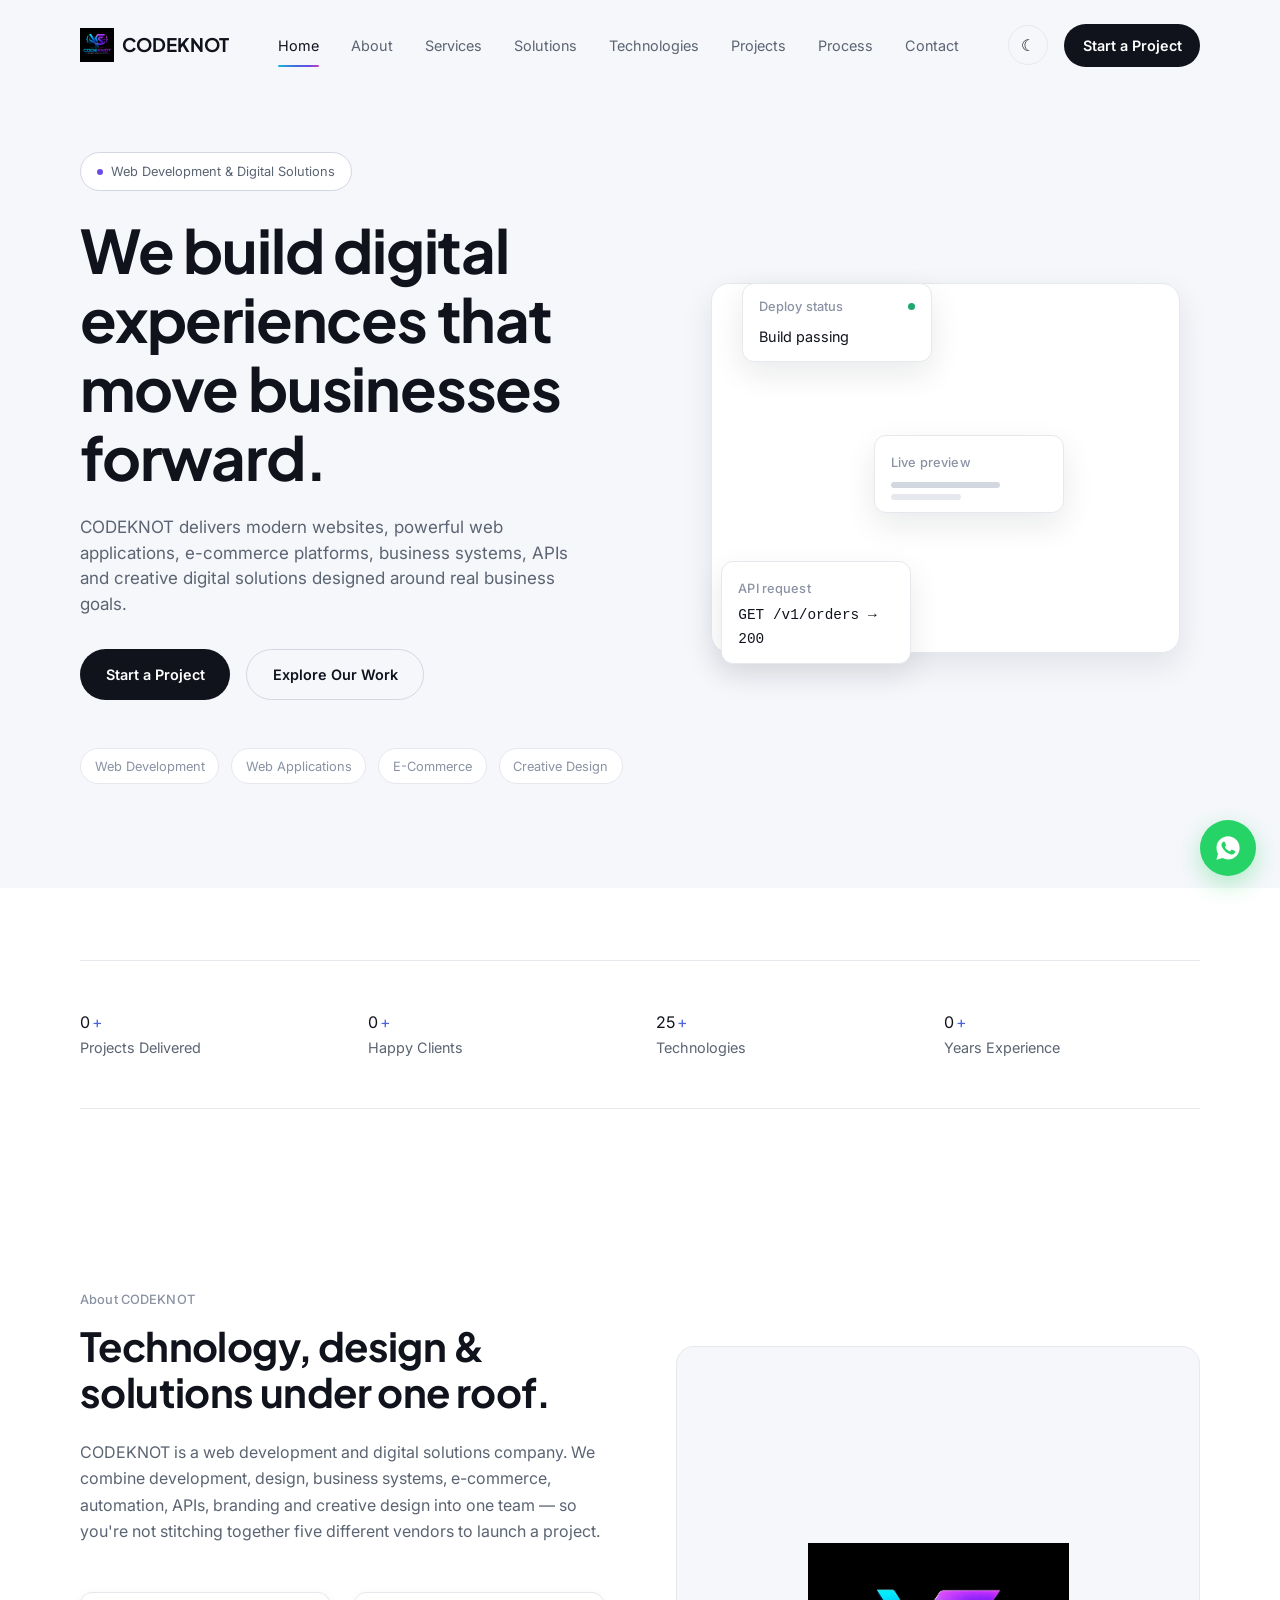
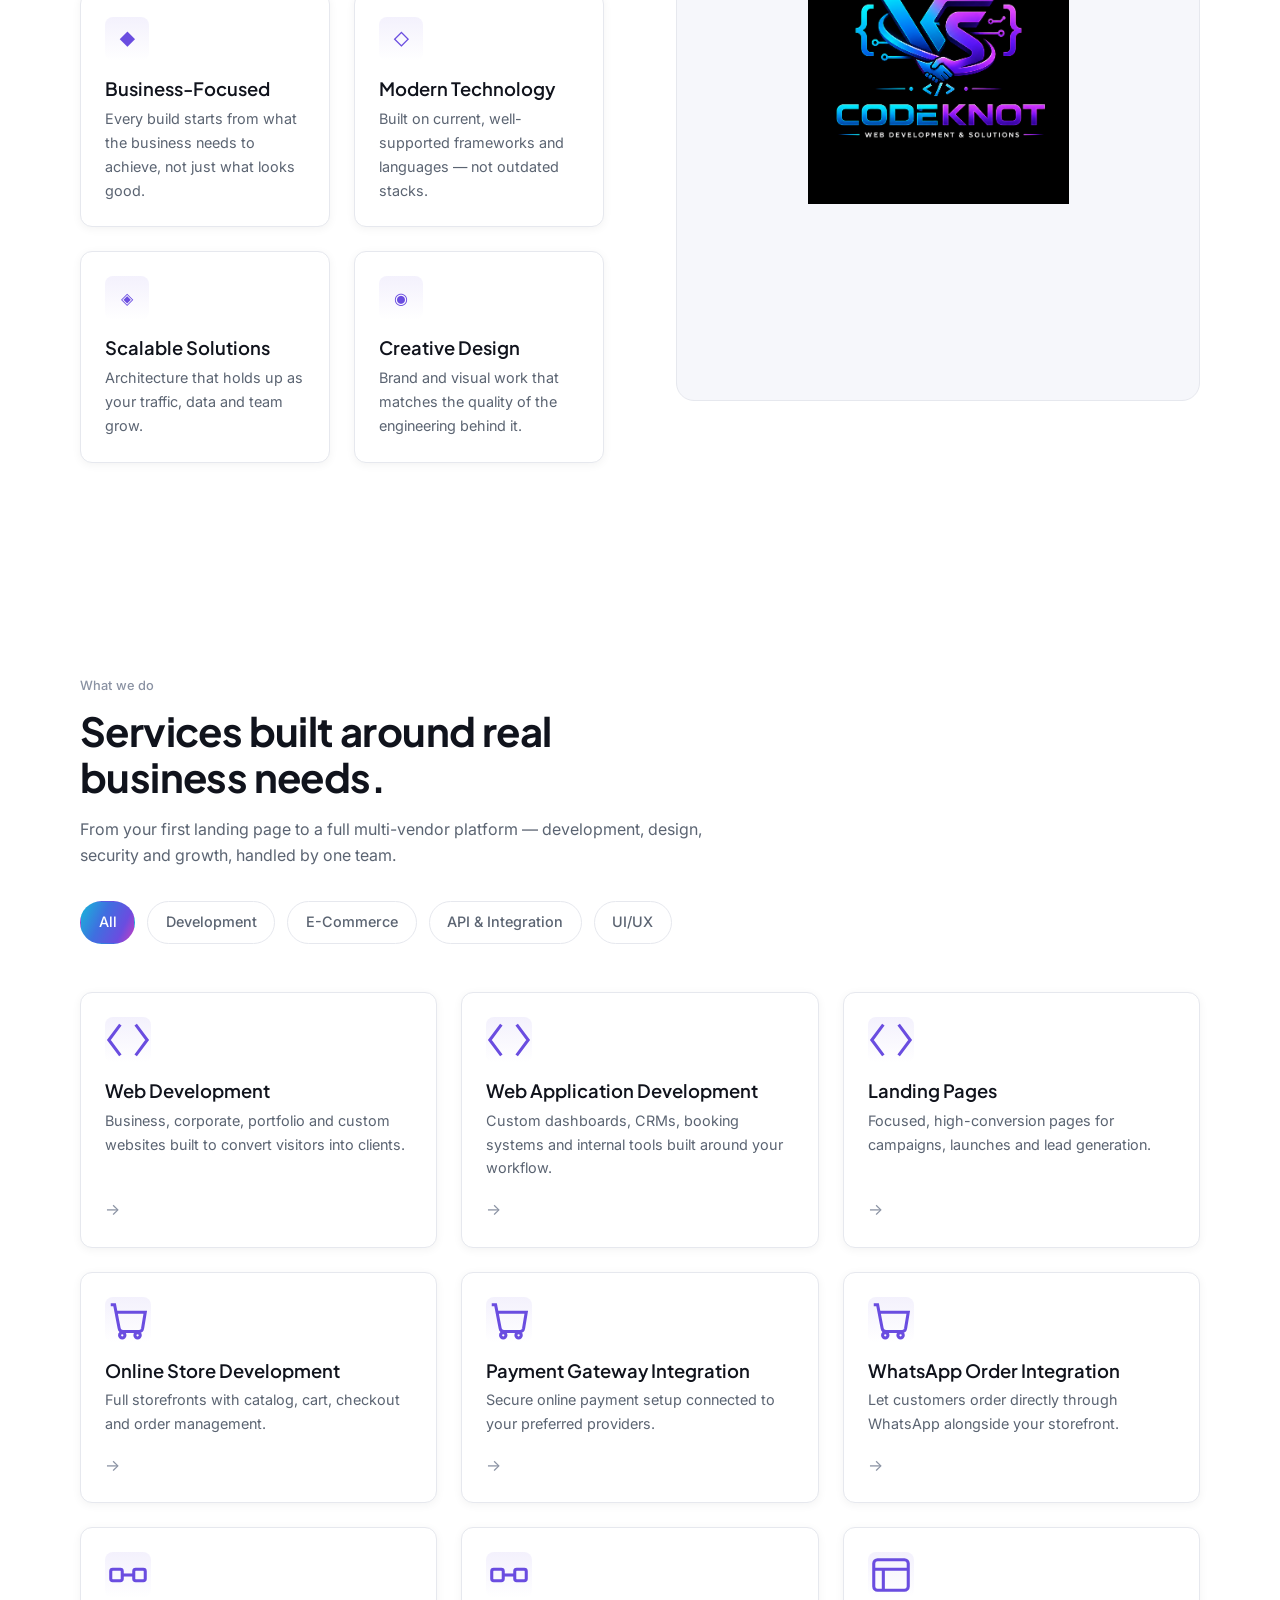
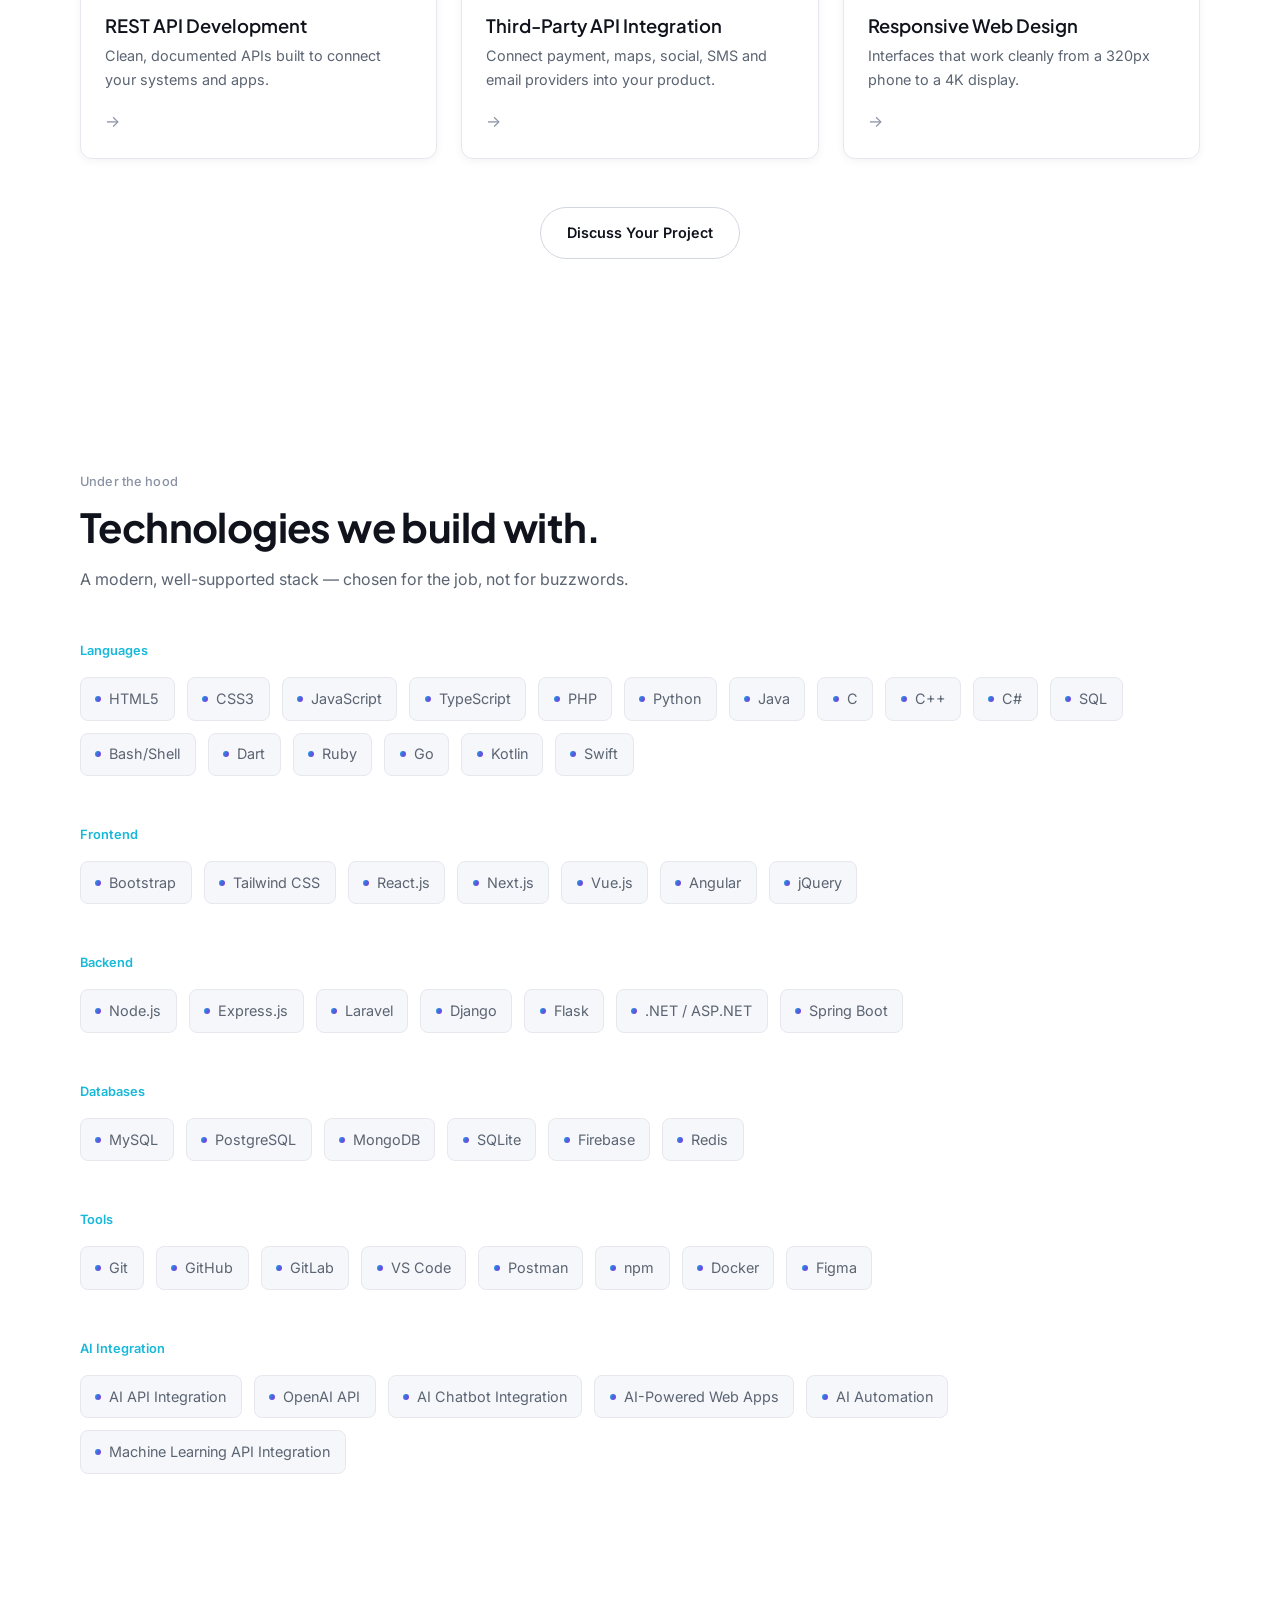
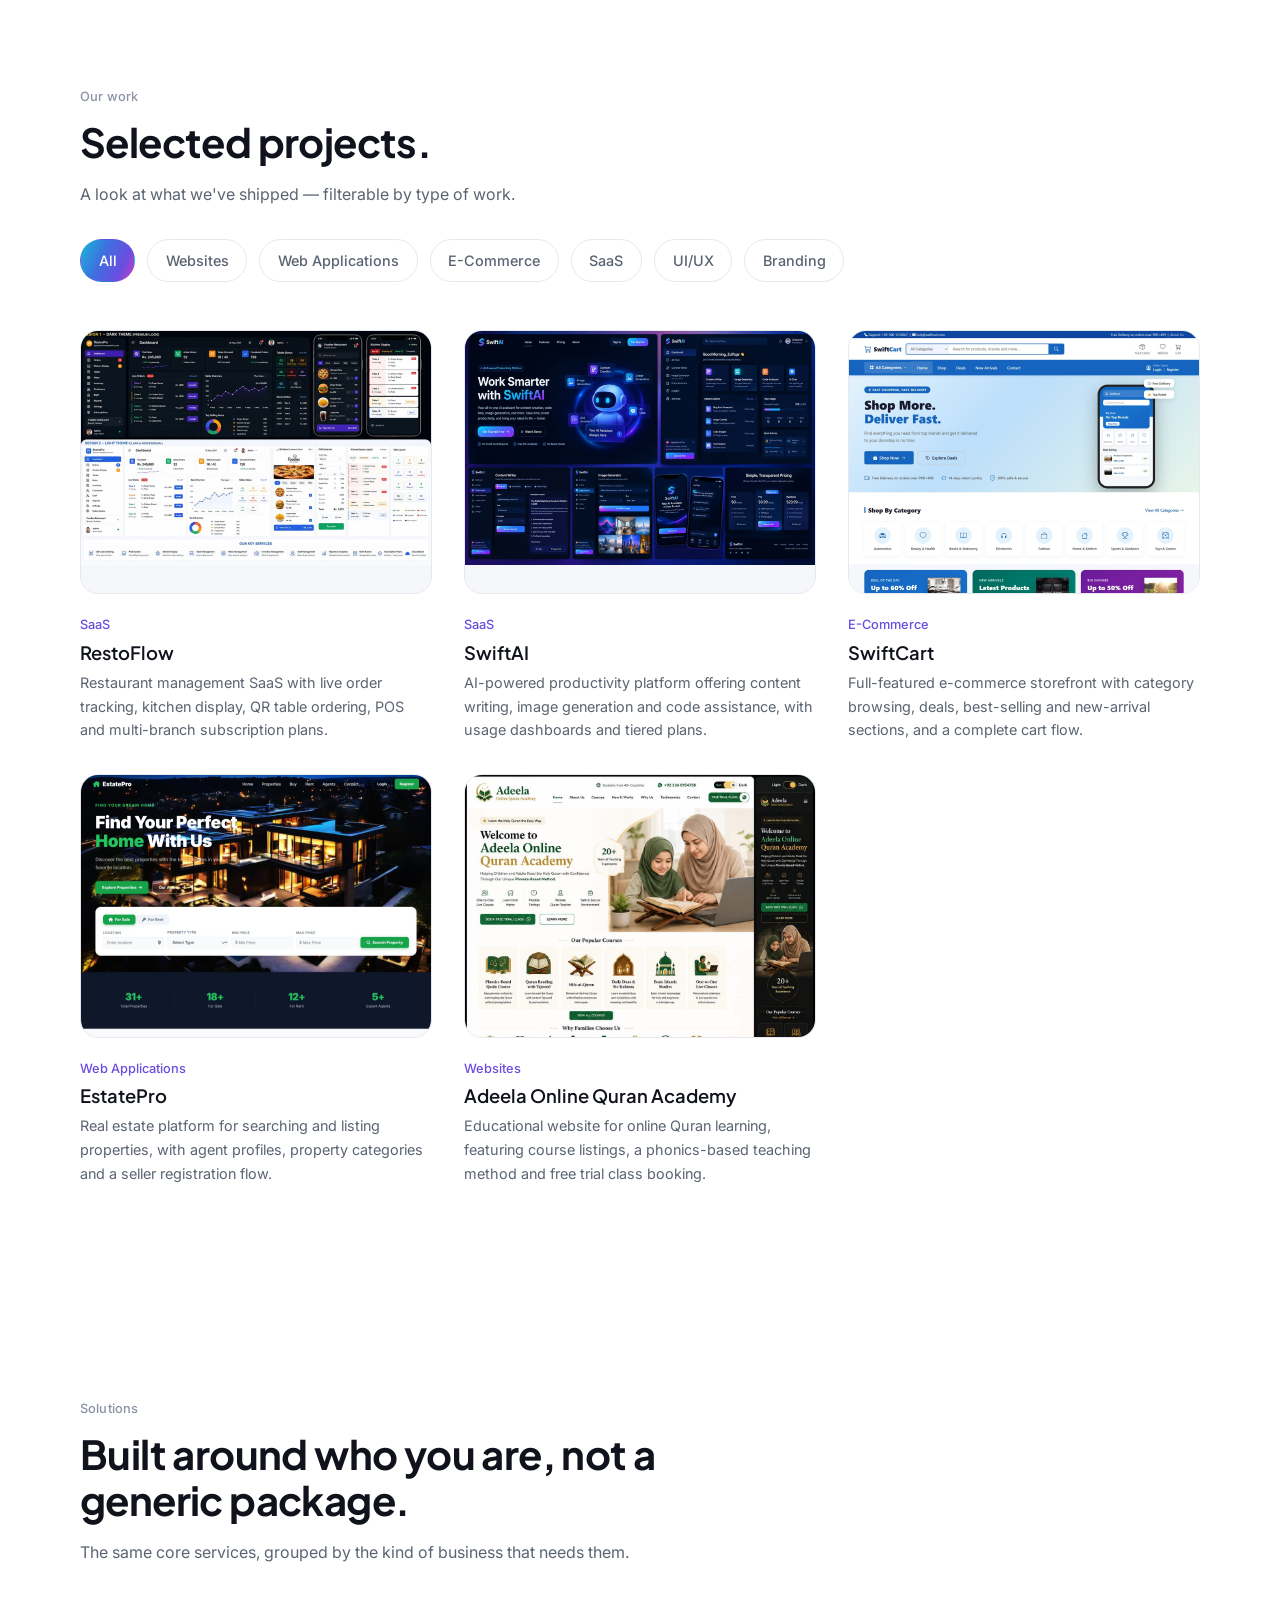
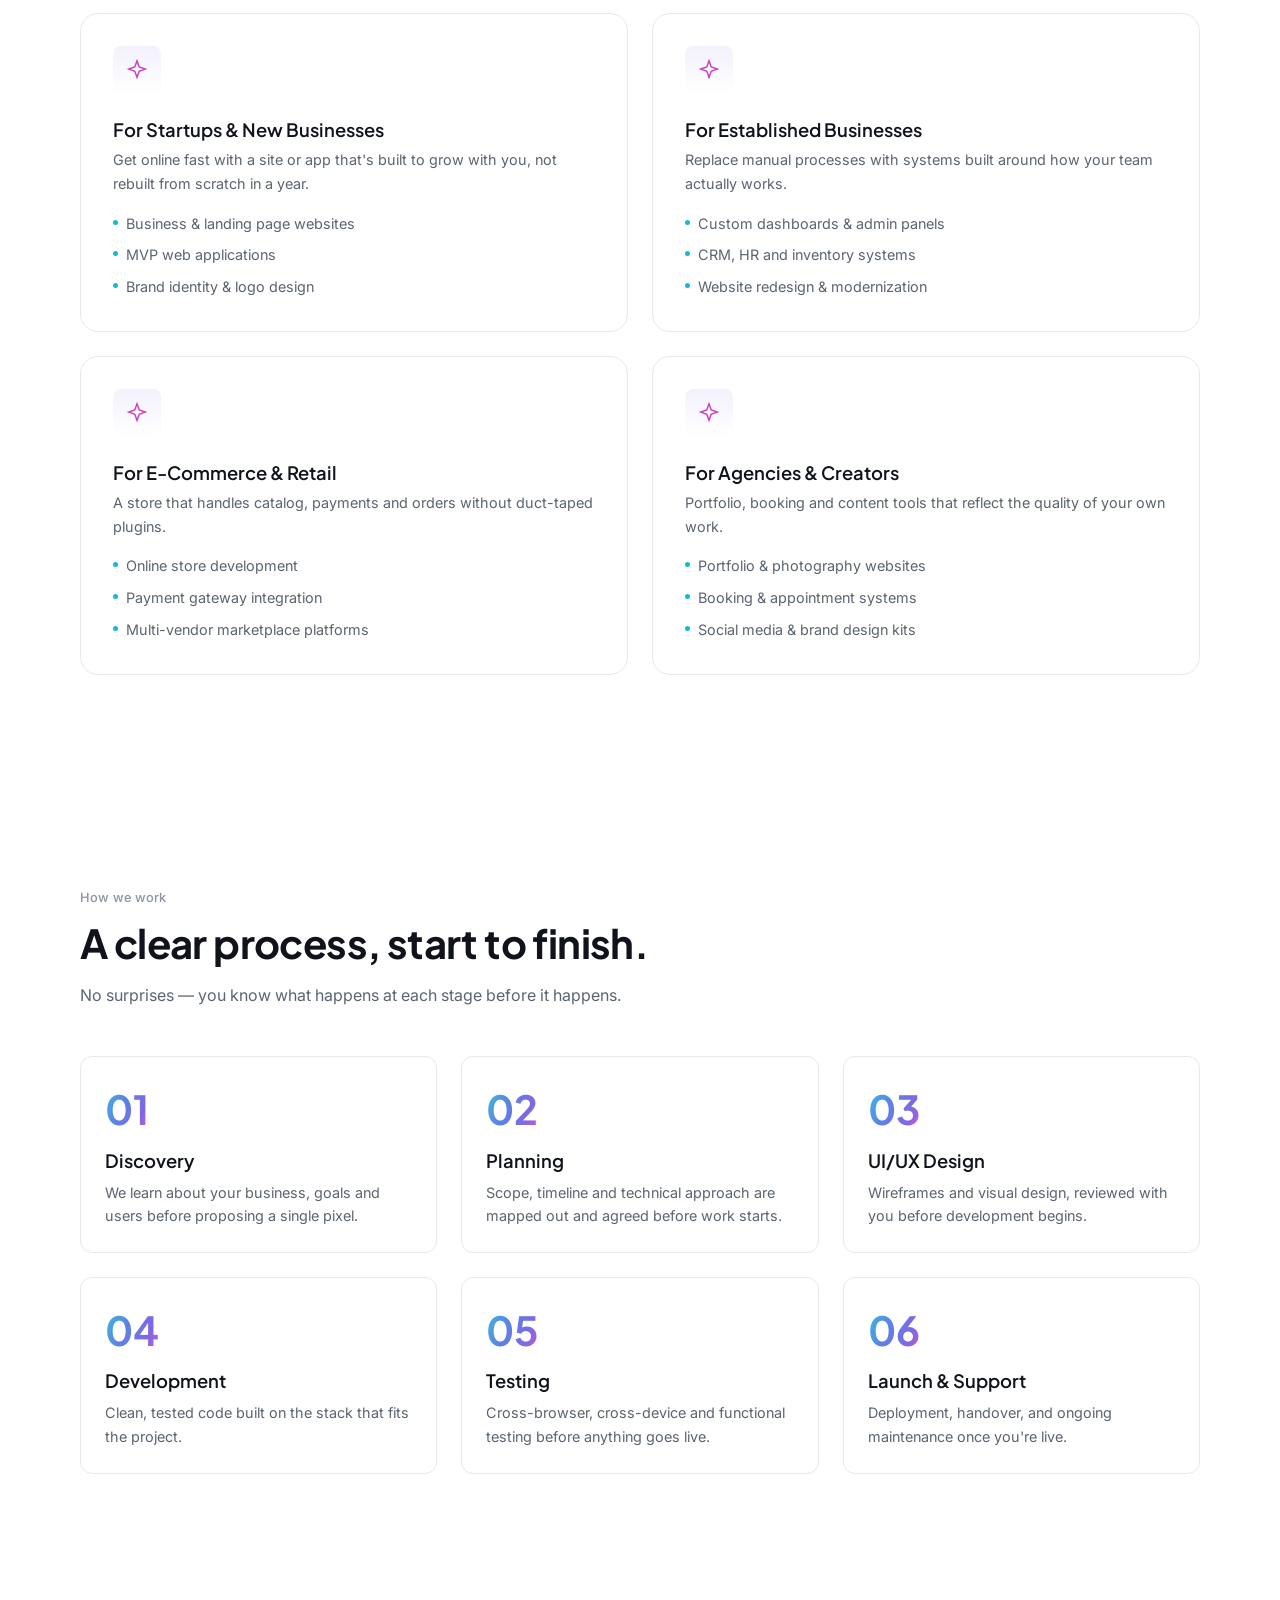
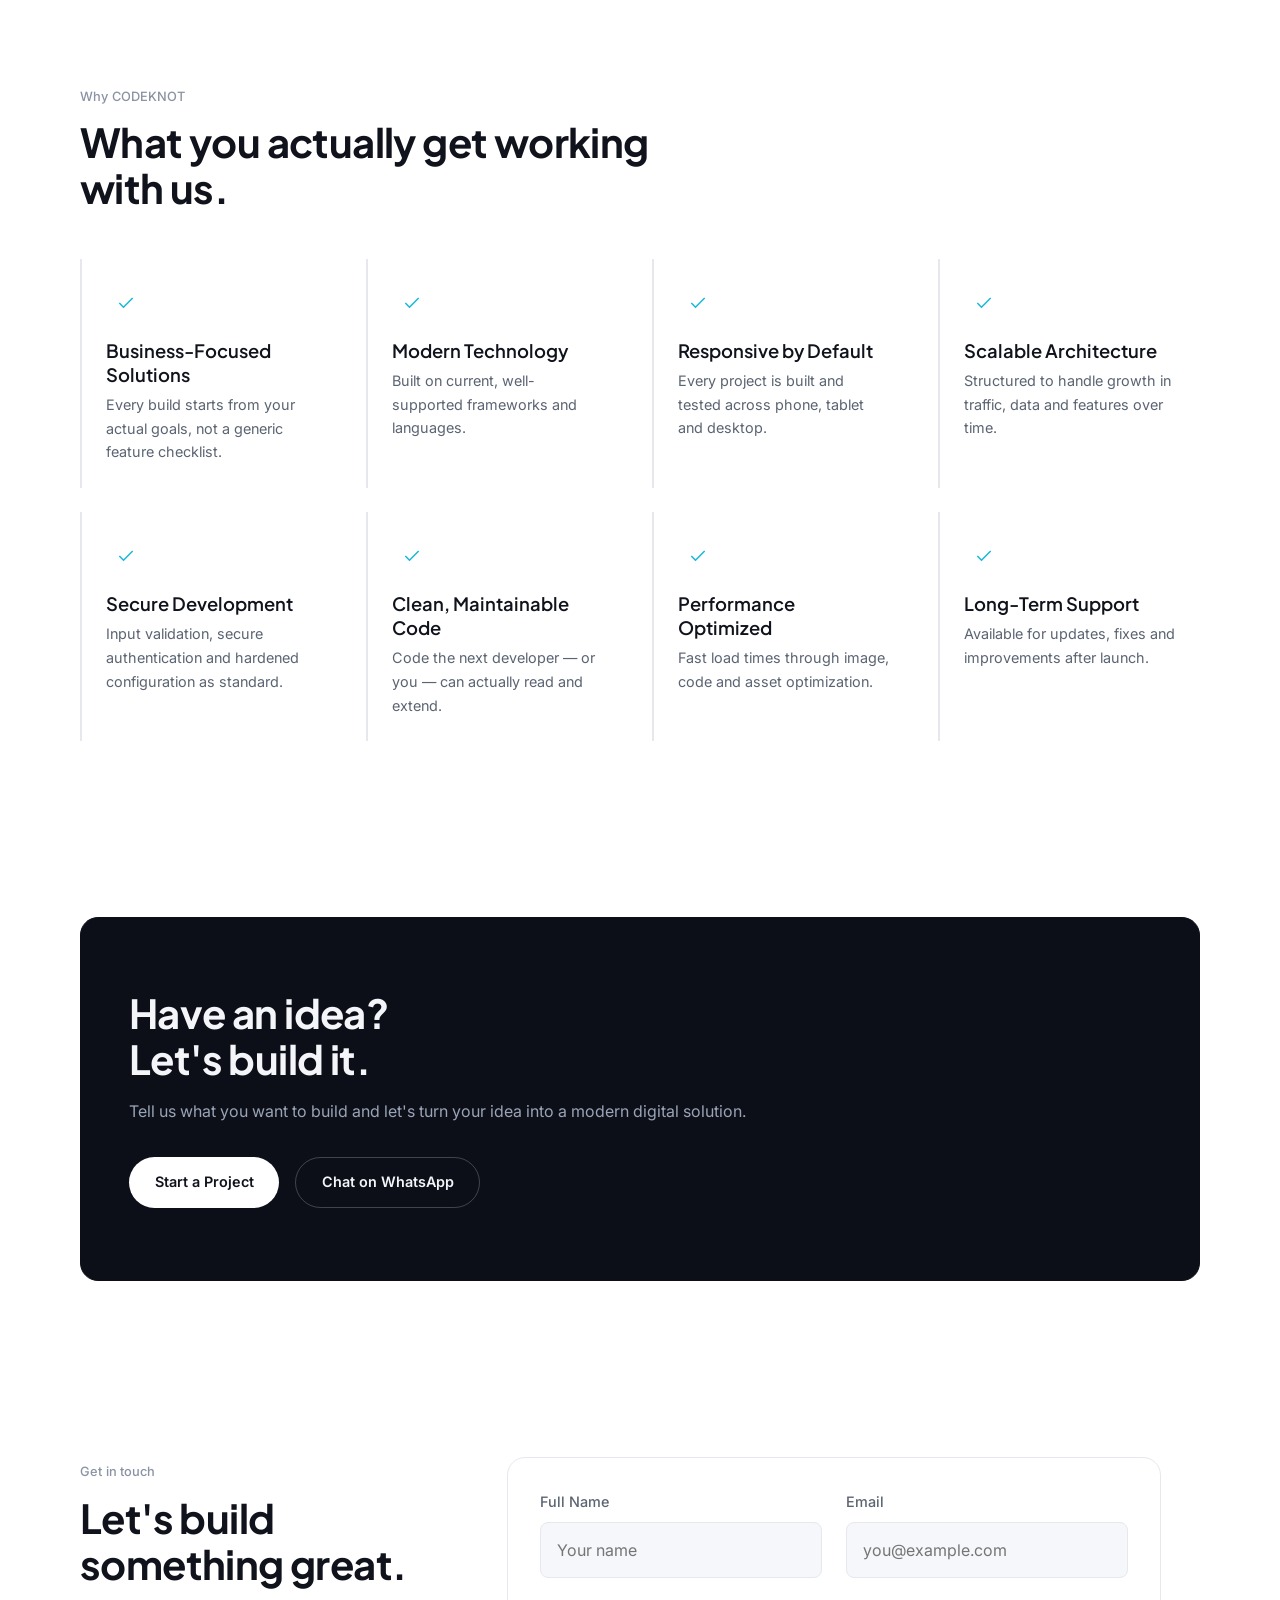
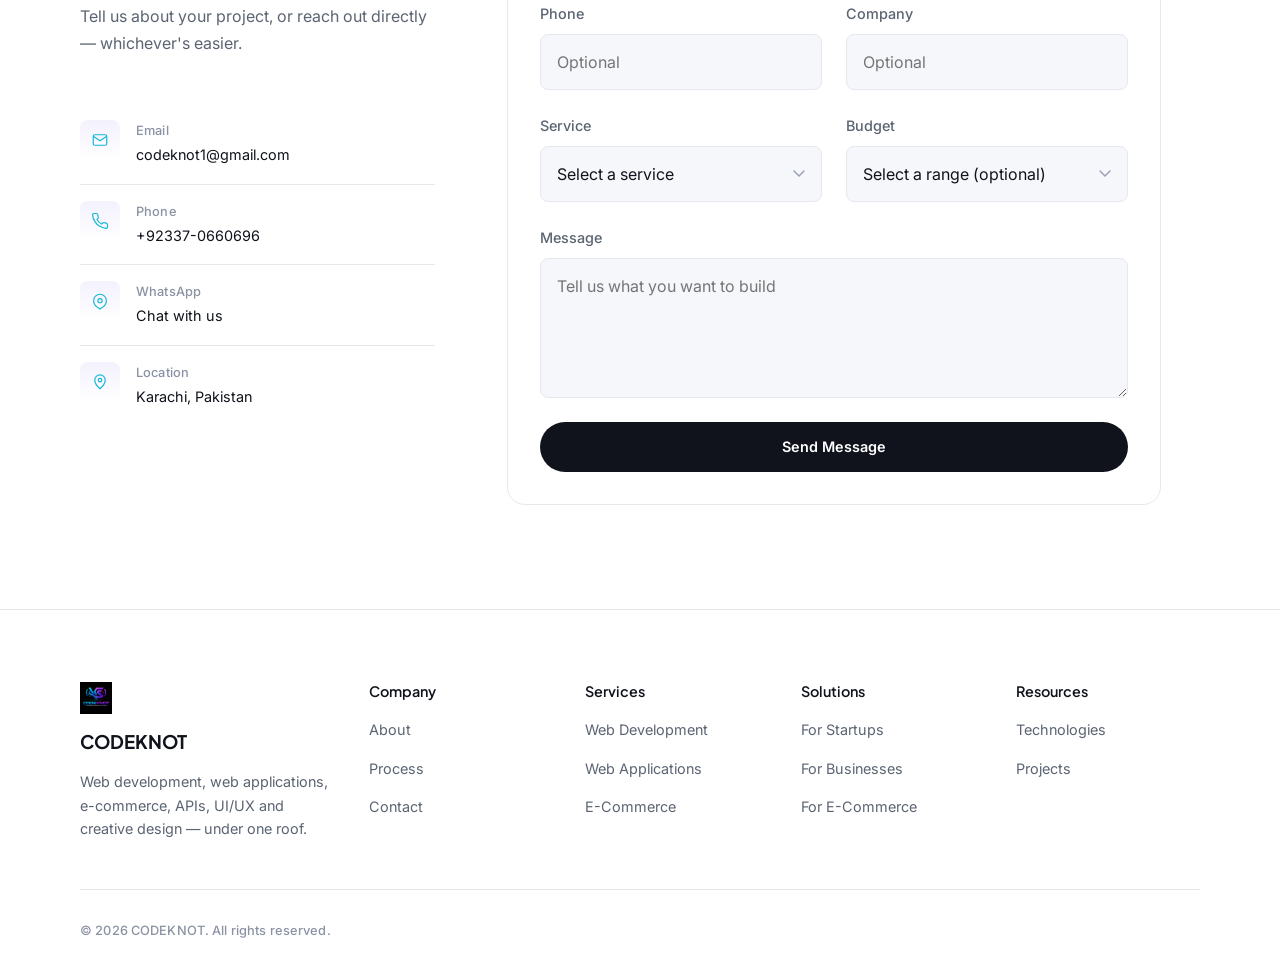
==== index.html @ b1cfb75c "new file" ====
<!DOCTYPE html>
<html lang="en">

<head>
  <meta charset="UTF-8">
  <meta name="viewport" content="width=device-width, initial-scale=1.0">
  <title>CODEKNOT — Web Development & Digital Solutions</title>
  <meta name="description"
    content="CODEKNOT builds modern websites, web applications, e-commerce platforms, APIs and creative digital solutions designed around real business goals.">

  <!-- Open Graph -->
  <meta property="og:title" content="CODEKNOT — Web Development & Digital Solutions">
  <meta property="og:description"
    content="Modern websites, web applications, e-commerce platforms, APIs and creative digital solutions.">
  <meta property="og:type" content="website">
  <meta property="og:image" content="assets/images/logo/codeknot-logo.png">

  <!-- Twitter -->
  <meta name="twitter:card" content="summary_large_image">
  <meta name="twitter:title" content="CODEKNOT — Web Development & Digital Solutions">
  <meta name="twitter:description"
    content="Modern websites, web applications, e-commerce platforms, APIs and creative digital solutions.">

  <link rel="icon" href="assets/images/logo/codeknot-logo.png">
  <link rel="preconnect" href="https://fonts.googleapis.com">
  <link rel="preconnect" href="https://fonts.gstatic.com" crossorigin>
  <link
    href="https://fonts.googleapis.com/css2?family=Inter:wght@400;500;600;700&family=Plus+Jakarta+Sans:wght@600;700;800&display=swap"
    rel="stylesheet">
  <link rel="stylesheet" href="assets/css/main.css">
  <link rel="stylesheet" href="assets/css/mobile-fixes.css">

  <!-- Inline fixes moved from inline styles -->
  <style>
    .mb-lg {
      margin-bottom: var(--space-lg);
    }

    .form-error-banner {
      margin-bottom: var(--space-lg);
    }

    .sr-only-focusable {
      position: absolute;
      left: -9999px;
      top: 0;
      z-index: 1000;
    }

    .mobile-cta-center {
      margin-top: var(--space-lg);
      text-align: center;
    }

    .stats-note {
      margin-top: var(--space-md);
    }

    .hero-float-status {
      width: 7px;
      height: 7px;
      border-radius: 50%;
      background: var(--success);
      display: inline-block;
    }

    .hero-float-text {
      color: var(--text-primary);
    }

    .hero-float-card--deploy {
      top: 6%;
      left: 10%;
    }

    .hero-float-card--preview {
      top: 42%;
      left: 36%;
      animation-delay: -2s;
    }

    .hero-float-card--api {
      top: 72%;
      left: 6%;
      animation-delay: -1s;
    }

    .hero-preview-line {
      margin-top: 8px;
      height: 6px;
      width: 70%;
      border-radius: 4px;
      background: var(--border-color-hover);
    }

    .hero-preview-line-short {
      margin-top: 6px;
      height: 6px;
      width: 45%;
      border-radius: 4px;
      background: var(--border-color);
    }

    .hero-api-text {
      color: var(--text-primary);
      margin-top: 4px;
      font-family: monospace;
    }

    .about-heading {
      margin-top: var(--space-sm);
    }

    .about-intro {
      margin-top: var(--space-lg);
    }

    .about-feature-copy {
      margin-top: 6px;
    }

    .about-visual img {
      width: 50%;
      position: relative;
    }
  </style>

  <script type="application/ld+json">
{
  "@context": "https://schema.org",
  "@type": "Organization",
  "name": "CODEKNOT",
  "description": "Web development and digital solutions company offering websites, web applications, e-commerce platforms, APIs, UI/UX and creative design services.",
  "image": "assets/images/logo/codeknot-logo.png"
}
</script>
</head>

<body>

  <a href="#main" class="sr-only-focusable">Skip to content</a>

  <!-- ============ NAVBAR ============ -->
  <header class="navbar" data-navbar>
    <div class="container navbar-inner">
      <a href="#" class="navbar-logo" aria-label="CODEKNOT home">
        <img src="assets/images/logo/codeknot-logo.png" alt="CODEKNOT logo">
        <h3>CODEKNOT</h3>
      </a>

      <nav class="navbar-links" aria-label="Primary navigation">
        <a href="#home" data-nav-link class="is-active">Home</a>
        <a href="#about" data-nav-link>About</a>
        <a href="#services" data-nav-link>Services</a>
        <a href="#solutions" data-nav-link>Solutions</a>
        <a href="#technologies" data-nav-link>Technologies</a>
        <a href="#projects" data-nav-link>Projects</a>
        <a href="#process" data-nav-link>Process</a>
        <a href="#contact" data-nav-link>Contact</a>
      </nav>

      <div class="navbar-actions">
        <button class="theme-toggle-btn" data-theme-toggle aria-label="Switch to light mode">☀</button>
        <a href="#contact" class="btn btn-primary btn-sm nav-cta-desktop">Start a Project</a>
        <button class="menu-toggle" data-menu-toggle aria-label="Open menu" aria-expanded="false">
          <span></span><span></span><span></span>
        </button>
      </div>
    </div>
  </header>

  <!-- ============ MOBILE MENU ============ -->
  <nav class="mobile-menu" data-mobile-menu aria-label="Mobile navigation">
    <a href="#" class="mobile-menu-close" data-mobile-menu-close aria-label="Close menu">&times;</a>
    <a href="#home">Home</a>
    <a href="#about">About</a>
    <a href="#services">Services</a>
    <a href="#solutions">Solutions</a>
    <a href="#technologies">Technologies</a>
    <a href="#projects">Projects</a>
    <a href="#process">Process</a>
    <a href="#contact">Contact</a>
    <a href="#contact" class="btn btn-primary mobile-cta-center">Start a Project</a>
  </nav>

  <main id="main">

    <!-- ============ HERO ============ -->
    <section class="hero" id="home">
      <div class="container hero-grid">
        <div>
          <span class="hero-badge"><span class="dot"></span> Web Development &amp; Digital Solutions</span>

          <h1 class="text-hero hero-title">We build digital experiences that move businesses forward.</h1>

          <p class="text-subheading hero-subtext">CODEKNOT delivers modern websites, powerful web applications,
            e-commerce platforms, business systems, APIs and creative digital solutions designed around real business
            goals.</p>

          <div class="hero-actions">
            <a href="#contact" class="btn btn-primary">Start a Project</a>
            <a href="#projects" class="btn btn-secondary">Explore Our Work</a>
          </div>

          <div class="hero-tags">
            <span>Web Development</span>
            <span>Web Applications</span>
            <span>E-Commerce</span>
            <span>Creative Design</span>
          </div>
        </div>

        <div class="hero-visual" aria-hidden="true">
          <div class="hero-visual-panel"></div>

          <div class="hero-float-card hero-float-card--deploy animate-float">
            <div class="card-title">
              <span class="text-label">Deploy status</span>
              <span class="hero-float-status" aria-hidden="true"></span>
            </div>
            <div class="text-body-sm hero-float-text">Build passing</div>
          </div>

          <div class="hero-float-card hero-float-card--preview animate-float">
            <span class="text-label">Live preview</span>
            <div class="hero-preview-line"></div>
            <div class="hero-preview-line-short"></div>
          </div>

          <div class="hero-float-card hero-float-card--api animate-float">
            <span class="text-label">API request</span>
            <div class="text-body-sm hero-api-text">GET /v1/orders → 200</div>
          </div>
        </div>
      </div>
    </section>

    <!-- ============ STATS ============ -->
    <section class="section-sm">
      <div class="container">
        <div class="stats-grid" data-reveal>
          <div class="stat-item">
            <div class="stat-number"><span class="stat-value" data-stat="projectsDelivered">40</span><span
                class="text-gradient">+</span></div>
            <p class="text-body-sm">Projects Delivered</p>
          </div>
          <div class="stat-item">
            <div class="stat-number"><span class="stat-value" data-stat="happyClients">50</span><span
                class="text-gradient">+</span></div>
            <p class="text-body-sm">Happy Clients</p>
          </div>
          <div class="stat-item">
            <div class="stat-number"><span class="stat-value" data-stat="technologies">25</span><span
                class="text-gradient">+</span></div>
            <p class="text-body-sm">Technologies</p>
          </div>
          <div class="stat-item">
            <div class="stat-number"><span class="stat-value" data-stat="yearsExperience">2</span>
              <span class="text-gradient">+</span>
            </div>
            <p class="text-body-sm">Years Experience</p>
          </div>
        </div>
      </div>
    </section>

    <!-- ============ ABOUT ============ -->
    <section class="section" id="about">
      <div class="container">
        <div class="about-grid">
          <div data-reveal>
            <span class="text-label">About CODEKNOT</span>
            <h2 class="text-h1" style="margin-top:var(--space-sm);">Technology, design &amp; solutions under one roof.
            </h2>
            <p class="text-body" style="margin-top:var(--space-lg);">CODEKNOT is a web development and digital solutions
              company. We combine development, design, business systems, e-commerce, automation, APIs, branding and
              creative design into one team — so you're not stitching together five different vendors to launch a
              project.</p>

            <div class="about-features">
              <div class="about-feature-card">
                <div class="icon-wrap">◆</div>
                <h3 class="text-h3">Business-Focused</h3>
                <p class="text-body-sm" style="margin-top:6px;">Every build starts from what the business needs to
                  achieve, not just what looks good.</p>
              </div>
              <div class="about-feature-card">
                <div class="icon-wrap">◇</div>
                <h3 class="text-h3">Modern Technology</h3>
                <p class="text-body-sm" style="margin-top:6px;">Built on current, well-supported frameworks and
                  languages — not outdated stacks.</p>
              </div>
              <div class="about-feature-card">
                <div class="icon-wrap">◈</div>
                <h3 class="text-h3">Scalable Solutions</h3>
                <p class="text-body-sm" style="margin-top:6px;">Architecture that holds up as your traffic, data and
                  team grow.</p>
              </div>
              <div class="about-feature-card">
                <div class="icon-wrap">◉</div>
                <h3 class="text-h3">Creative Design</h3>
                <p class="text-body-sm" style="margin-top:6px;">Brand and visual work that matches the quality of the
                  engineering behind it.</p>
              </div>
            </div>
          </div>

          <div class="about-visual" data-reveal>
            <img src="assets/images/logo/codeknot-logo.png" alt="CODEKNOT" style="width:50%; position:relative;">
          </div>
        </div>
      </div>
    </section>

    <!-- ============ SERVICES ============ -->
    <section class="section" id="services">
      <div class="container">
        <div class="section-heading" data-reveal>
          <span class="text-label">What we do</span>
          <h2 class="text-h1">Services built around real business needs.</h2>
          <p class="text-body">From your first landing page to a full multi-vendor platform — development, design,
            security and growth, handled by one team.</p>
        </div>

        <div class="filter-tabs" data-services-tabs data-reveal></div>

        <div class="services-grid" data-services-grid data-reveal></div>

        <div class="services-more" data-reveal>
          <a href="#contact" class="btn btn-secondary">Discuss Your Project</a>
        </div>
      </div>
    </section>

    <!-- Service detail modal -->
    <div class="modal-overlay" data-service-modal role="dialog" aria-modal="true" aria-labelledby="serviceModalTitle">
      <div class="modal-panel">
        <button class="modal-close" data-modal-close aria-label="Close">✕</button>
        <div class="modal-icon-wrap" data-modal-icon></div>
        <span class="text-label" data-modal-category></span>
        <h3 class="text-h2" id="serviceModalTitle" data-modal-title style="margin-top:6px;"></h3>
        <p class="text-body" style="margin-top:var(--space-md);" data-modal-desc></p>
        <a href="#contact" class="btn btn-primary" data-modal-close
          style="margin-top:var(--space-xl); width:100%;">Start a Project</a>
      </div>
    </div>

    <!-- ============ TECHNOLOGIES ============ -->
    <section class="section" id="technologies">
      <div class="container">
        <div class="section-heading" data-reveal>
          <span class="text-label">Under the hood</span>
          <h2 class="text-h1">Technologies we build with.</h2>
          <p class="text-body">A modern, well-supported stack — chosen for the job, not for buzzwords.</p>
        </div>

        <div class="tech-groups" data-tech-groups data-reveal></div>
      </div>
    </section>

    <!-- ============ PROJECTS SECTION ============ -->
    <section class="section" id="projects">
      <div class="container">
        <div class="section-heading" data-reveal>
          <span class="text-label">Our work</span>
          <h2 class="text-h1">Selected projects.</h2>
          <p class="text-body">A look at what we've shipped — filterable by type of work.</p>
        </div>

        <div class="filter-tabs" data-projects-tabs data-reveal></div>

        <div class="projects-grid" data-projects-grid data-reveal></div>

        <div class="projects-empty" data-projects-empty data-reveal hidden>
          <div class="icon-wrap">
            <svg viewBox="0 0 24 24" width="24" height="24" fill="none" stroke="currentColor" stroke-width="1.6">
              <rect x="3" y="3" width="18" height="18" rx="2" />
              <path d="M3 15l5-5 4 4 5-6 4 5" />
            </svg>
          </div>


        </div>
      </div>
    </section>

    <!-- ============ SOLUTIONS ============ -->
    <section class="section" id="solutions">
      <div class="container">
        <div class="section-heading" data-reveal>
          <span class="text-label">Solutions</span>
          <h2 class="text-h1">Built around who you are, not a generic package.</h2>
          <p class="text-body">The same core services, grouped by the kind of business that needs them.</p>
        </div>

        <div class="solutions-grid" data-solutions-grid data-reveal></div>
      </div>
    </section>

    <!-- ============ PROCESS ============ -->
    <section class="section" id="process">
      <div class="container">
        <div class="section-heading" data-reveal>
          <span class="text-label">How we work</span>
          <h2 class="text-h1">A clear process, start to finish.</h2>
          <p class="text-body">No surprises — you know what happens at each stage before it happens.</p>
        </div>

        <div class="process-grid" data-process-grid data-reveal></div>
      </div>
    </section>

    <!-- ============ WHY CODEKNOT ============ -->
    <section class="section" id="why-codeknot">
      <div class="container">
        <div class="section-heading" data-reveal>
          <span class="text-label">Why CODEKNOT</span>
          <h2 class="text-h1">What you actually get working with us.</h2>
        </div>

        <div class="why-grid" data-why-grid data-reveal></div>
      </div>
    </section>



    <!-- Lightbox for the Design Showcase -->
    <div class="lightbox-overlay" data-lightbox role="dialog" aria-modal="true" aria-label="Design image viewer">
      <button class="lightbox-close" data-lightbox-close aria-label="Close">✕</button>
      <button class="lightbox-prev" data-lightbox-prev aria-label="Previous image">←</button>
      <img data-lightbox-image src="" alt="">
      <button class="lightbox-next" data-lightbox-next aria-label="Next image">→</button>
    </div>

    <!-- ============ CTA ============ -->
    <section class="section-sm">
      <div class="container">
        <div class="cta-section on-dark" data-reveal>
          <div class="cta-content">
            <h2 class="text-h1">Have an idea?<br>Let's build it.</h2>
            <p class="text-body" style="margin-top:var(--space-md);">Tell us what you want to build and let's turn your
              idea into a modern digital solution.</p>
            <div class="cta-actions">
              <a href="#contact" class="btn btn-primary">Start a Project</a>
              <a href="#" class="btn btn-secondary" data-whatsapp-link>Chat on WhatsApp</a>
            </div>
          </div>
        </div>
      </div>
    </section>

    <!-- ============ CONTACT ============ -->
    <section class="section" id="contact">
      <div class="container">
        <div class="contact-grid">
          <div data-reveal>
            <span class="text-label">Get in touch</span>
            <h2 class="text-h1" style="margin-top:var(--space-sm);">Let's build something great.</h2>
            <p class="text-body" style="margin-top:var(--space-md);">Tell us about your project, or reach out directly —
              whichever's easier.</p>

            <div style="margin-top:var(--space-2xl);">
              <div class="contact-info-item" data-contact-email-wrap hidden>
                <div class="icon-wrap"><svg viewBox="0 0 24 24" width="18" height="18" fill="none" stroke="currentColor"
                    stroke-width="1.6">
                    <rect x="3" y="5" width="18" height="14" rx="2" />
                    <path d="M3 7l9 6 9-6" />
                  </svg></div>
                <div>
                  <div class="text-label">Email</div>
                  <a class="text-body-sm" data-contact-email href="#"
                    style="color:var(--text-primary)">codeknot1@gmail.com</a>
                </div>
              </div>
              <div class="contact-info-item" data-contact-phone-wrap hidden>
                <div class="icon-wrap"><svg viewBox="0 0 24 24" width="18" height="18" fill="none" stroke="currentColor"
                    stroke-width="1.6">
                    <path
                      d="M22 16.9v3a2 2 0 01-2.2 2 19.8 19.8 0 01-8.6-3.1 19.5 19.5 0 01-6-6A19.8 19.8 0 012.1 4.2 2 2 0 014.1 2h3a2 2 0 012 1.7c.1.9.3 1.8.6 2.7a2 2 0 01-.4 2.1L8 9.9a16 16 0 006 6l1.4-1.3a2 2 0 012.1-.4c.9.3 1.8.5 2.7.6a2 2 0 011.8 2.1z" />
                  </svg></div>
                <div>
                  <div class="text-label">Phone</div>
                  <a class="text-body-sm" data-contact-phone href="#"
                    style="color:var(--text-primary)">+92337-0660696</a>
                </div>
              </div>
              <div class="contact-info-item">
                <div class="icon-wrap"><svg viewBox="0 0 24 24" width="18" height="18" fill="none" stroke="currentColor"
                    stroke-width="1.6">
                    <path d="M20.5 11.5c0 6.5-8.5 11-8.5 11s-8.5-4.5-8.5-11a8.5 8.5 0 0117 0z" />
                    <circle cx="12" cy="11.5" r="2.8" />
                  </svg></div>
                <div>
                  <div class="text-label">WhatsApp</div><a class="text-body-sm" data-whatsapp-link href="#"
                    style="color:var(--text-primary)">Chat with us</a>
                </div>
              </div>
              <div class="contact-info-item" data-contact-address-wrap hidden>
                <div class="icon-wrap"><svg viewBox="0 0 24 24" width="18" height="18" fill="none" stroke="currentColor"
                    stroke-width="1.6">
                    <path d="M12 21s7-6.3 7-11.5A7 7 0 105 9.5C5 14.7 12 21 12 21z" />
                    <circle cx="12" cy="9.5" r="2.3" />
                  </svg></div>
                <div>
                  <div class="text-label">Location</div><span class="text-body-sm" data-contact-address
                    style="color:var(--text-primary)">Karachi, Pakistan</span>
                </div>
              </div>
            </div>

            <div class="contact-social" data-contact-social></div>
          </div>

          <div class="contact-form-panel" data-reveal>
            <form data-contact-form novalidate>
              <input type="text" name="website" tabindex="-1" autocomplete="off"
                style="position:absolute; left:-9999px; width:1px; height:1px; opacity:0;" aria-hidden="true">
              <div class="form-row">
                <div class="form-group">
                  <label class="form-label" for="fullName">Full Name</label>
                  <input class="form-input" type="text" id="fullName" name="fullName" placeholder="Your name" required>
                  <span class="form-error"></span>
                </div>
                <div class="form-group">
                  <label class="form-label" for="email">Email</label>
                  <input class="form-input" type="email" id="email" name="email" placeholder="you@example.com" required>
                  <span class="form-error"></span>
                </div>
              </div>

              <div class="form-row">
                <div class="form-group">
                  <label class="form-label" for="phone">Phone</label>
                  <input class="form-input" type="tel" id="phone" name="phone" placeholder="Optional">
                  <span class="form-error"></span>
                </div>
                <div class="form-group">
                  <label class="form-label" for="company">Company</label>
                  <input class="form-input" type="text" id="company" name="company" placeholder="Optional">
                  <span class="form-error"></span>
                </div>
              </div>

              <div class="form-row">
                <div class="form-group">
                  <label class="form-label" for="service">Service</label>
                  <select class="form-select" id="service" name="service" required>
                    <option value="">Select a service</option>
                    <option>Website Development</option>
                    <option>Web Application</option>
                    <option>E-Commerce</option>
                    <option>API Integration</option>
                    <option>UI/UX</option>
                    <option>Graphic Design</option>
                    <option>Branding</option>
                    <option>SEO</option>
                    <option>Hosting</option>
                    <option>Maintenance</option>
                    <option>Other</option>
                  </select>
                  <span class="form-error"></span>
                </div>
                <div class="form-group">
                  <label class="form-label" for="budget">Budget</label>
                  <select class="form-select" id="budget" name="budget">
                    <option value="">Select a range (optional)</option>
                    <option>Under RS-50000</option>
                    <option>RS-50000–RS-1,00,000</option>
                    <option>RS-1,00,000–RS-5,00,000</option>
                    <option>RS-5,00,000+</option>
                  </select>
                  <span class="form-error"></span>
                </div>
              </div>

              <div class="form-group">
                <label class="form-label" for="message">Message</label>
                <textarea class="form-textarea" id="message" name="message" placeholder="Tell us what you want to build"
                  required></textarea>
                <span class="form-error"></span>
              </div>

              <button type="submit" class="btn btn-primary" style="width:100%;">Send Message</button>
            </form>
          </div>
        </div>
      </div>
    </section>

  </main>

  <!-- ============ FOOTER ============ -->
  <footer class="site-footer">
    <div class="container">
      <div class="footer-top">
        <div class="footer-brand">
          <img src="assets/images/logo/codeknot-logo.png" alt="CODEKNOT">
          <h3>CODEKNOT</h3>
          <p class="text-body-sm">Web development, web applications, e-commerce, APIs, UI/UX and creative design — under
            one roof.</p>
        </div>
        <div class="footer-col">
          <h4>Company</h4>
          <ul>
            <li><a href="#about">About</a></li>
            <li><a href="#process">Process</a></li>
            <li><a href="#contact">Contact</a></li>
          </ul>
        </div>
        <div class="footer-col">
          <h4>Services</h4>
          <ul>
            <li><a href="#services">Web Development</a></li>
            <li><a href="#services">Web Applications</a></li>
            <li><a href="#services">E-Commerce</a></li>
          </ul>
        </div>
        <div class="footer-col">
          <h4>Solutions</h4>
          <ul>
            <li><a href="#solutions">For Startups</a></li>
            <li><a href="#solutions">For Businesses</a></li>
            <li><a href="#solutions">For E-Commerce</a></li>
          </ul>
        </div>
        <div class="footer-col">
          <h4>Resources</h4>
          <ul>
            <li><a href="#technologies">Technologies</a></li>
            <li><a href="#projects">Projects</a></li>
          </ul>
        </div>
      </div>

      <div class="footer-bottom">
        <span class="text-label">© <span data-current-year></span> CODEKNOT. All rights reserved.</span>
        <div class="contact-social" data-contact-social></div>
      </div>
    </div>
  </footer>



  <!-- ============ FLOATING ELEMENTS ============ -->
  <a href="#" class="whatsapp-float" data-whatsapp-link aria-label="Chat with CODEKNOT on WhatsApp">
    <svg viewBox="0 0 24 24">
      <path
        d="M12.04 2C6.58 2 2.13 6.45 2.13 11.91c0 1.75.46 3.45 1.32 4.95L2.05 22l5.25-1.38c1.45.79 3.08 1.21 4.74 1.21h.01c5.46 0 9.91-4.45 9.91-9.91C21.96 6.45 17.5 2 12.04 2zm5.8 14.1c-.24.68-1.4 1.3-1.93 1.38-.5.08-1.12.11-1.8-.11-.42-.13-.95-.31-1.63-.6-2.87-1.24-4.74-4.14-4.88-4.33-.14-.19-1.17-1.56-1.17-2.97 0-1.41.74-2.11 1-2.4.26-.29.57-.36.76-.36h.55c.18 0 .42-.02.65.5.24.55.81 1.9.88 2.04.07.14.12.31.02.5-.1.19-.15.31-.29.48-.14.17-.3.38-.43.51-.14.14-.29.29-.13.57.17.29.75 1.24 1.61 2.01 1.11 1 2.05 1.31 2.34 1.46.29.14.46.12.63-.07.17-.19.72-.84.91-1.13.19-.29.38-.24.64-.14.26.1 1.66.78 1.94.92.29.14.48.21.55.33.07.12.07.7-.17 1.38z" />
    </svg>
  </a>

  <button class="back-to-top" data-back-to-top aria-label="Back to top">↑</button>

  <script src="assets/js/app.js"></script>
</body>

</html>
---- assets/css/main.css ----
/* CODEKNOT — Master Stylesheet */
@import url("base/variables.css");
@import url("base/reset.css");
@import url("base/typography.css");
@import url("components/buttons.css");
@import url("components/cards.css");
@import url("components/forms.css");
@import url("components/navbar.css");
@import url("components/layout.css");
@import url("components/floating-elements.css");
@import url("components/services.css");
@import url("components/technologies.css");
@import url("components/projects.css");
@import url("components/solutions-process-contact-footer.css");
@import url("components/why-design-cta.css");
@import url("utilities/animations.css");

.container {
  max-width: var(--container-max);
  margin-inline: auto;
  padding-inline: var(--container-padding);
}

.grid { display: grid; gap: var(--space-lg); }
.grid-2 { grid-template-columns: repeat(2, 1fr); }
.grid-3 { grid-template-columns: repeat(3, 1fr); }
.grid-4 { grid-template-columns: repeat(4, 1fr); }

@media (max-width: 1024px) {
  .grid-4 { grid-template-columns: repeat(2, 1fr); }
}
@media (max-width: 768px) {
  .grid-2, .grid-3, .grid-4 { grid-template-columns: 1fr; }
}
---- assets/css/mobile-fixes.css ----
/* ============================================
   CODEKNOT — Mobile Fixes
   Loaded last so it wins the cascade for small-viewport adjustments.
   ============================================ */

/* Prevent any accidental horizontal scroll from fixed-width/absolute elements */
html, body { max-width: 100%; overflow-x: hidden; }

@media (max-width: 1024px) {
  .container { padding-inline: var(--container-padding); }
  .navbar-inner { gap: var(--space-sm); }
  .navbar-actions { gap: var(--space-sm); }
}

@media (max-width: 768px) {
  .section { padding-block: var(--space-3xl); }
  .section-sm { padding-block: var(--space-2xl); }

  .hero { padding-top: calc(var(--space-3xl) + 2rem); padding-bottom: var(--space-2xl); }
  .hero-visual { height: 300px; }
  .hero-float-card { width: 165px; padding: var(--space-xs) var(--space-sm); }

  .stats-grid { padding-block: var(--space-xl); gap: var(--space-md); }

  .contact-form-panel { padding: var(--space-lg); }
}

@media (max-width: 640px) {
  .hero-title { font-size: clamp(1.9rem, 8vw, 2.5rem); }
  .hero-visual { height: 260px; }

  /* Third floating card gets crowded on narrow phones — drop it, keep the top two */
  .hero-float-card:nth-child(4) { display: none; }

  .filter-tabs { gap: var(--space-xs); }
  .filter-tab { padding: 0.5rem 0.9rem; font-size: var(--fs-label); }

  .why-item { padding: var(--space-md); }
  .process-step { padding: var(--space-lg) var(--space-md) var(--space-md); }

  .navbar-logo img { height: 28px; }
}

@media (max-width: 480px) {
  .section { padding-block: var(--space-2xl); }
  .hero { padding-top: calc(var(--space-2xl) + 2.25rem); }
  .hero-visual { height: 220px; }
  .hero-float-card { width: 145px; }
  .hero-float-card:nth-child(3) { top: 58% !important; left: 4% !important; }

  .stats-grid { grid-template-columns: 1fr 1fr; }
  .stat-card .stat-number, .stat-item .stat-number { font-size: 1.6rem; }

  .cta-section { padding: var(--space-xl) var(--space-md); }
  .modal-panel { padding: var(--space-lg); }

  .lightbox-prev, .lightbox-next { width: 38px; height: 38px; }
  .lightbox-prev { left: var(--space-sm); }
  .lightbox-next { right: var(--space-sm); }
  .lightbox-close { top: var(--space-sm); right: var(--space-sm); width: 38px; height: 38px; }
}

@media (max-width: 360px) {
  .hero-visual { display: none; } /* on very small phones, skip decorative visual entirely — no layout risk */
  .about-features { gap: var(--space-md); }
}
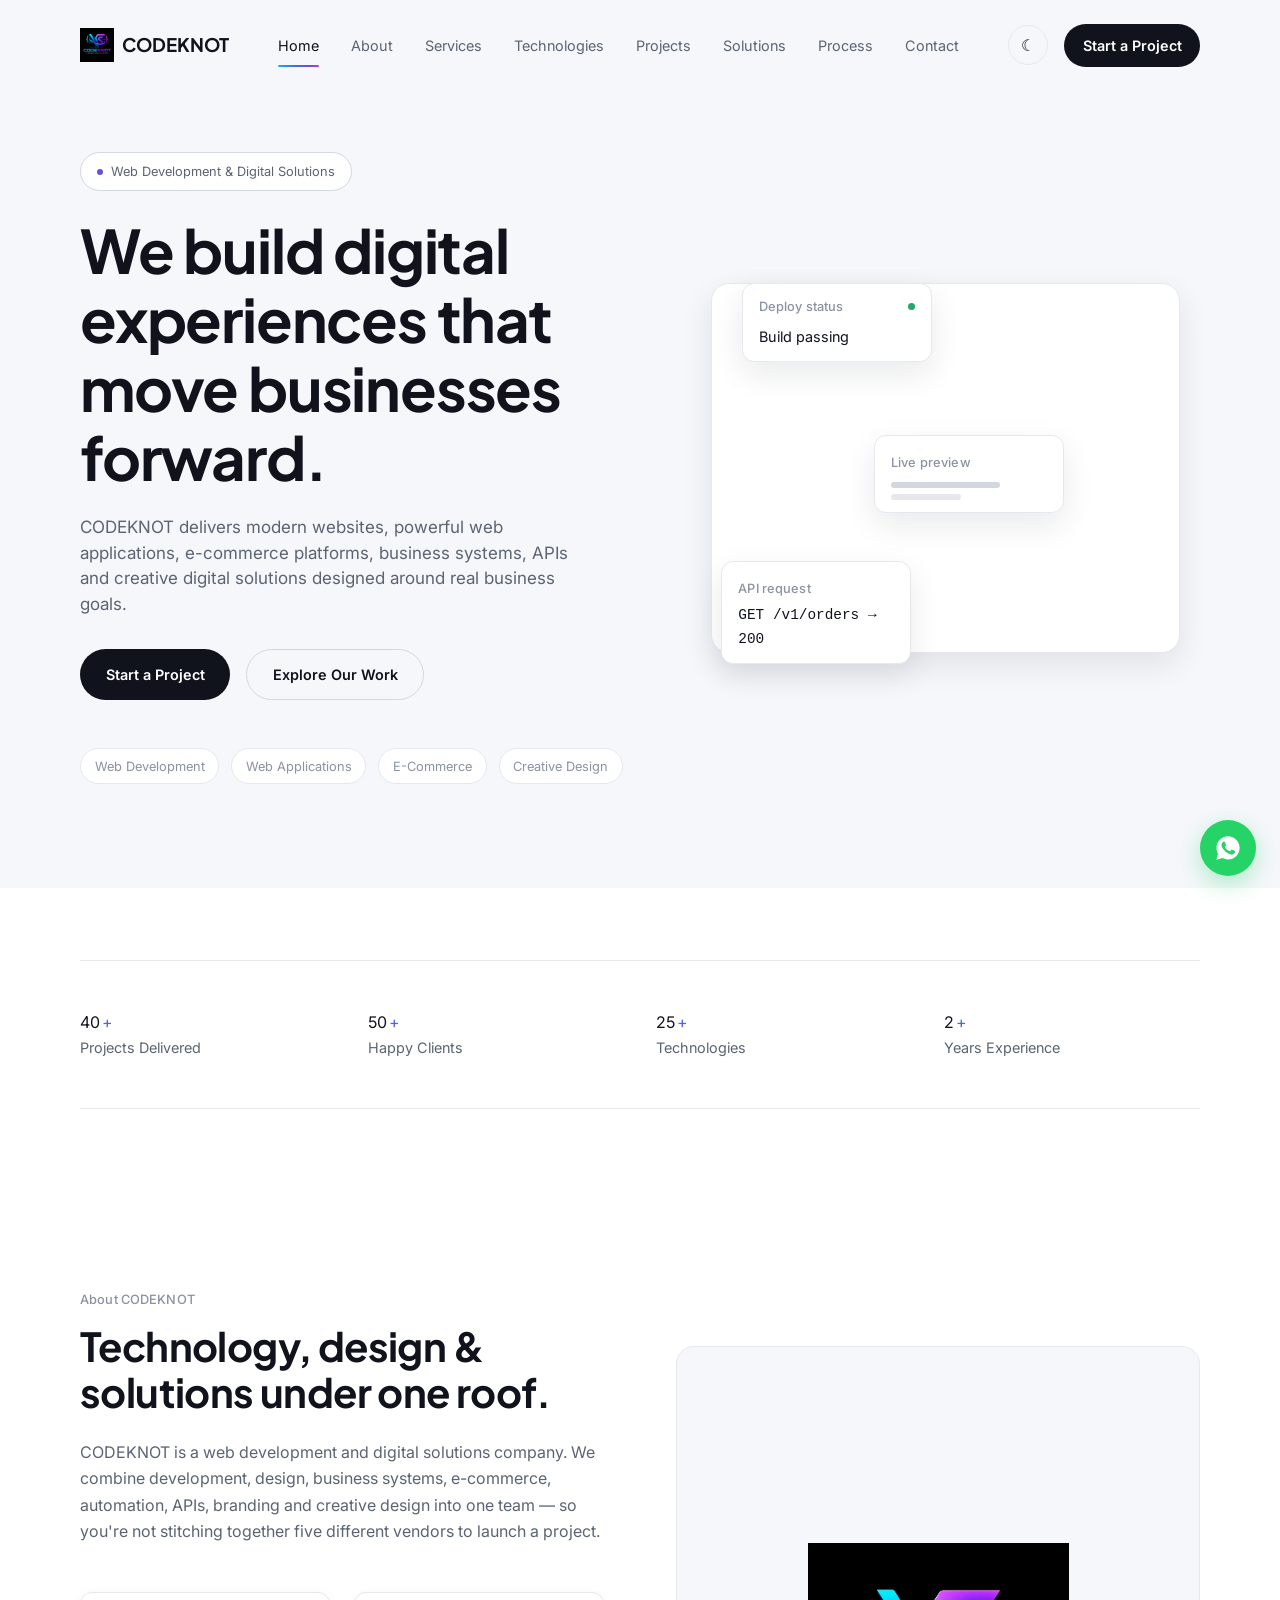
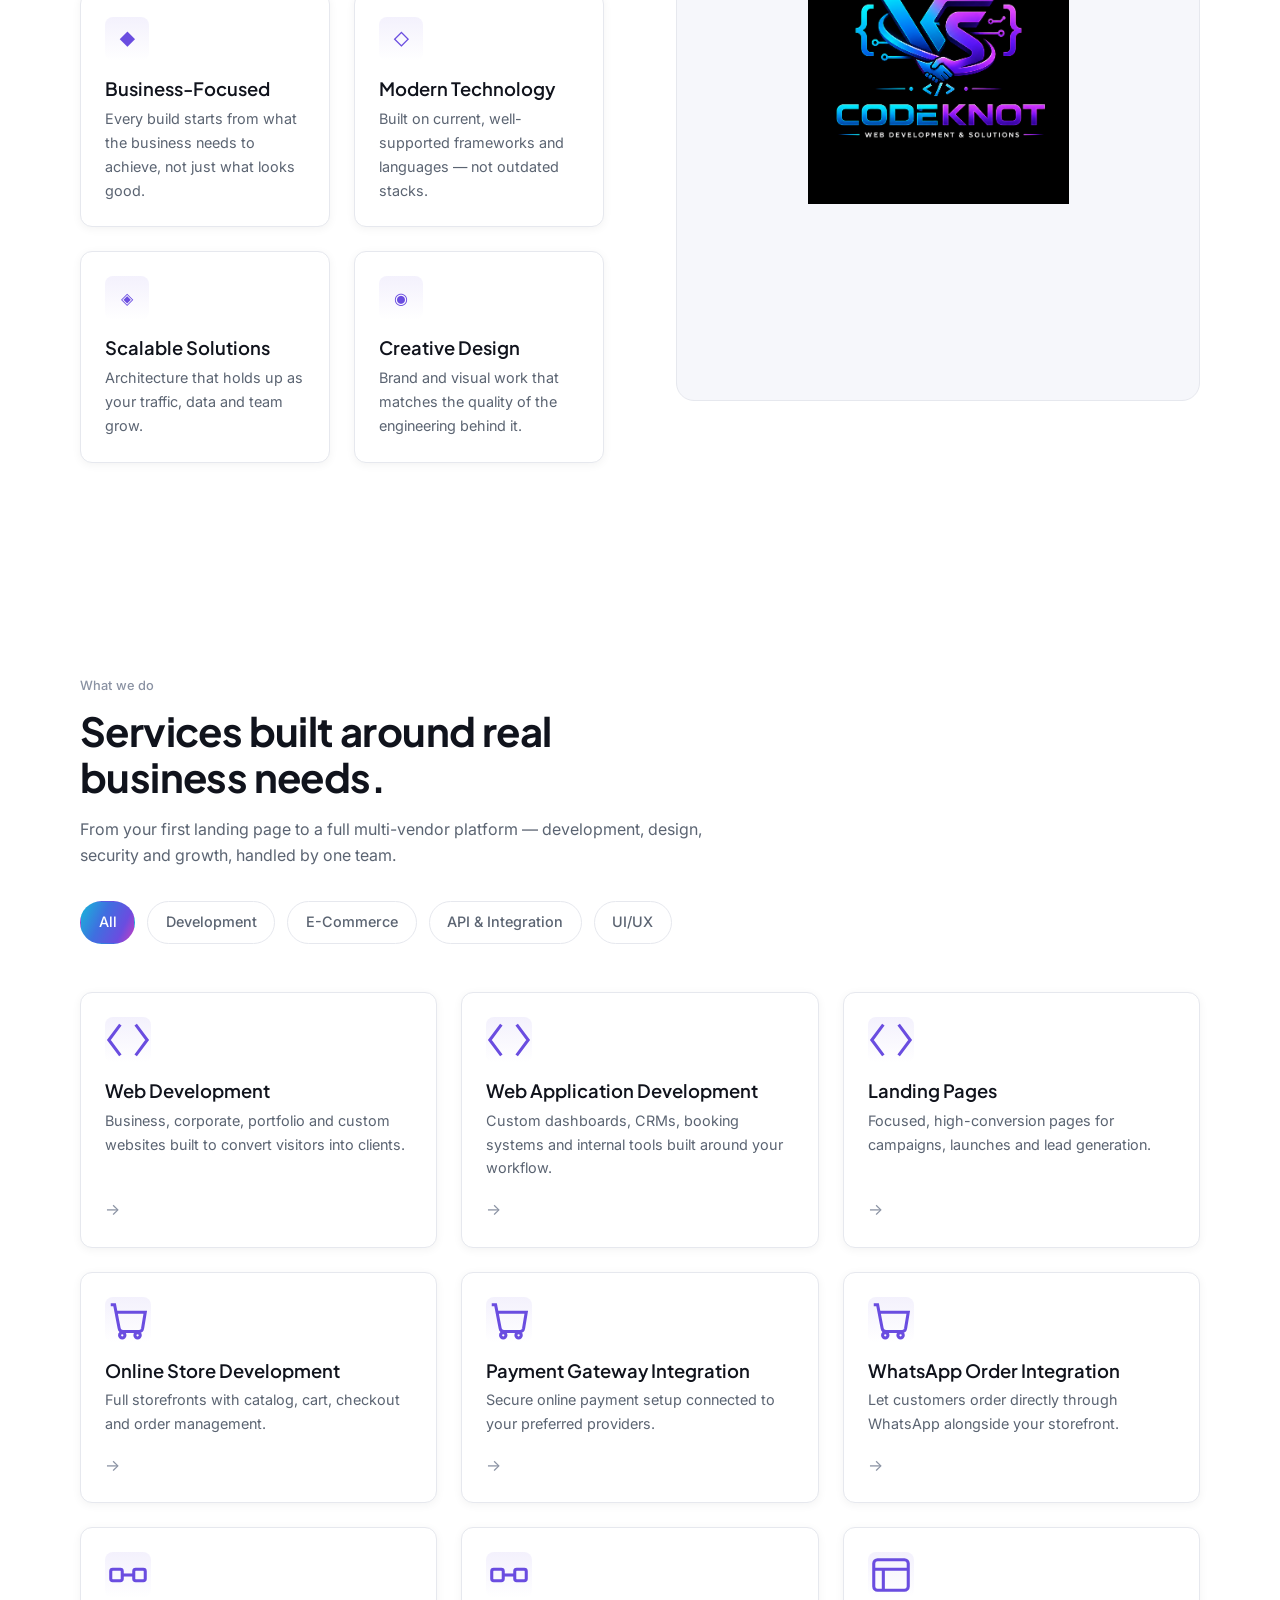
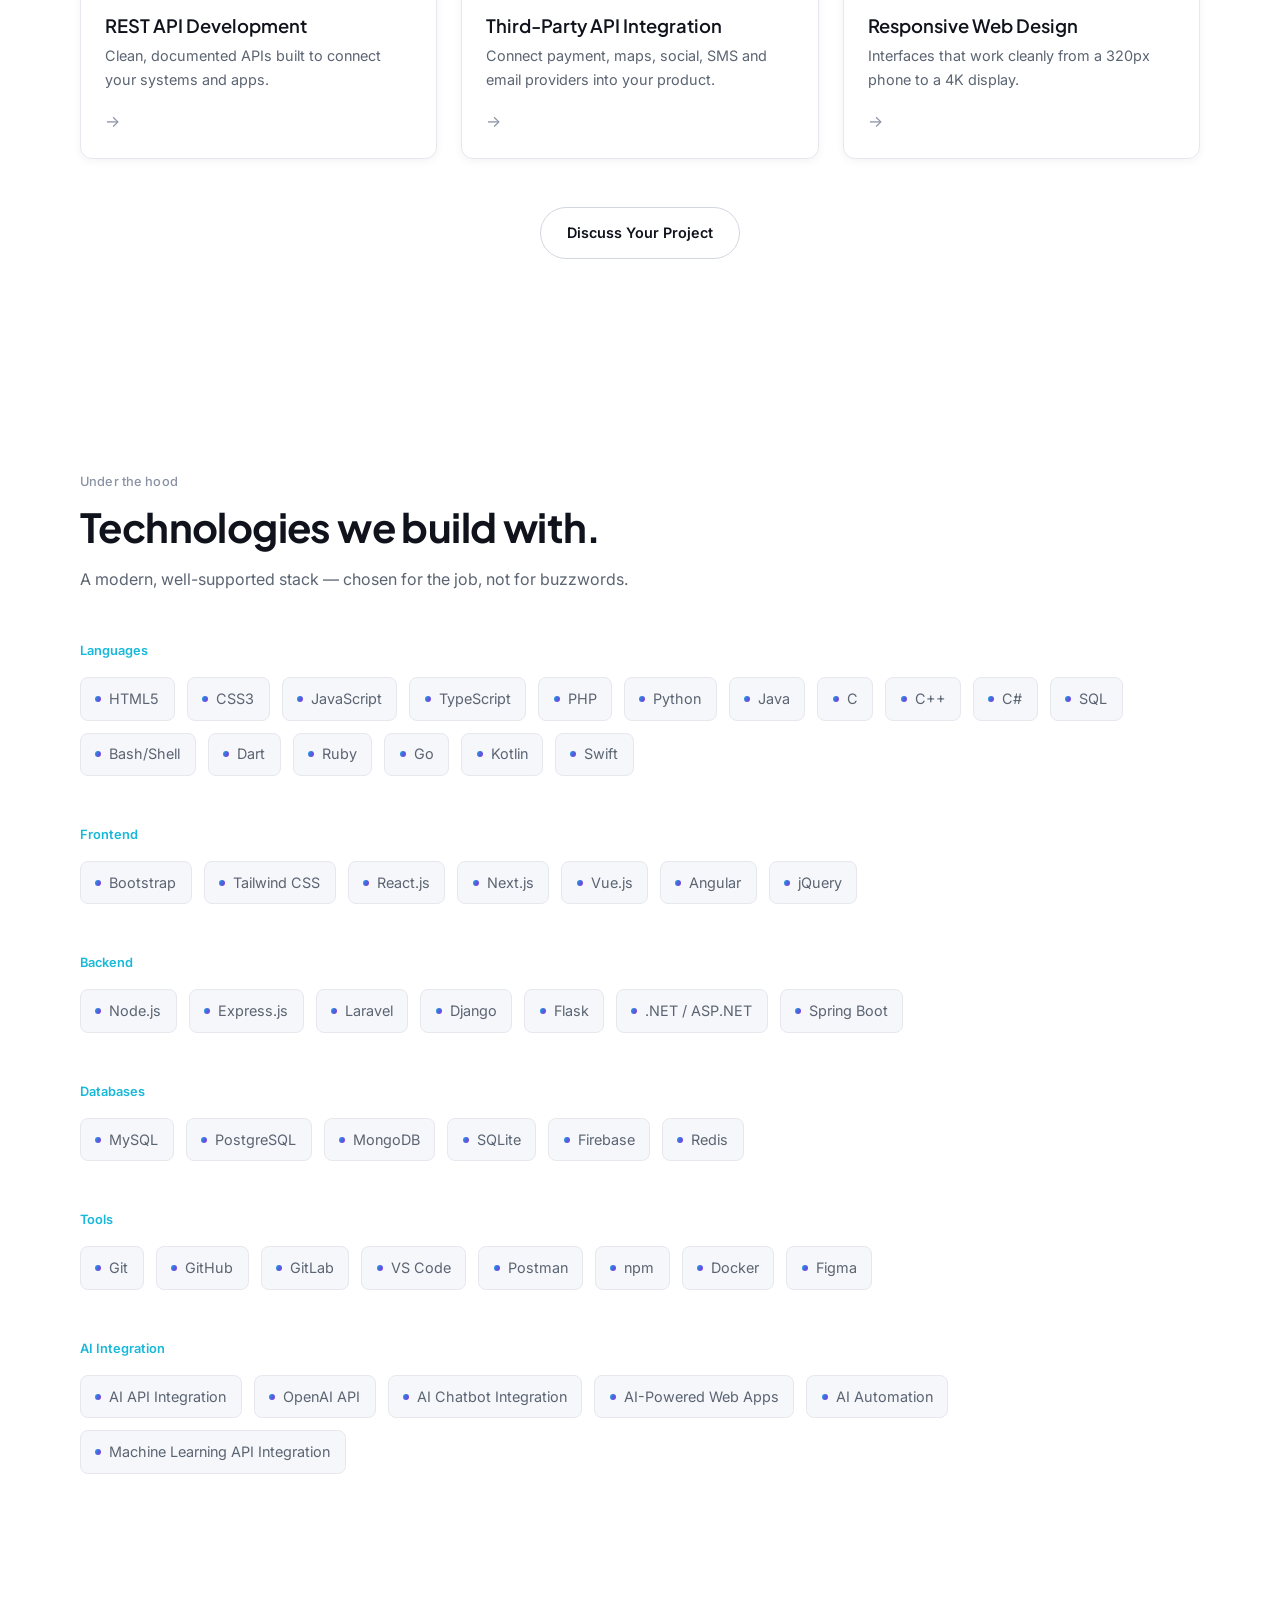
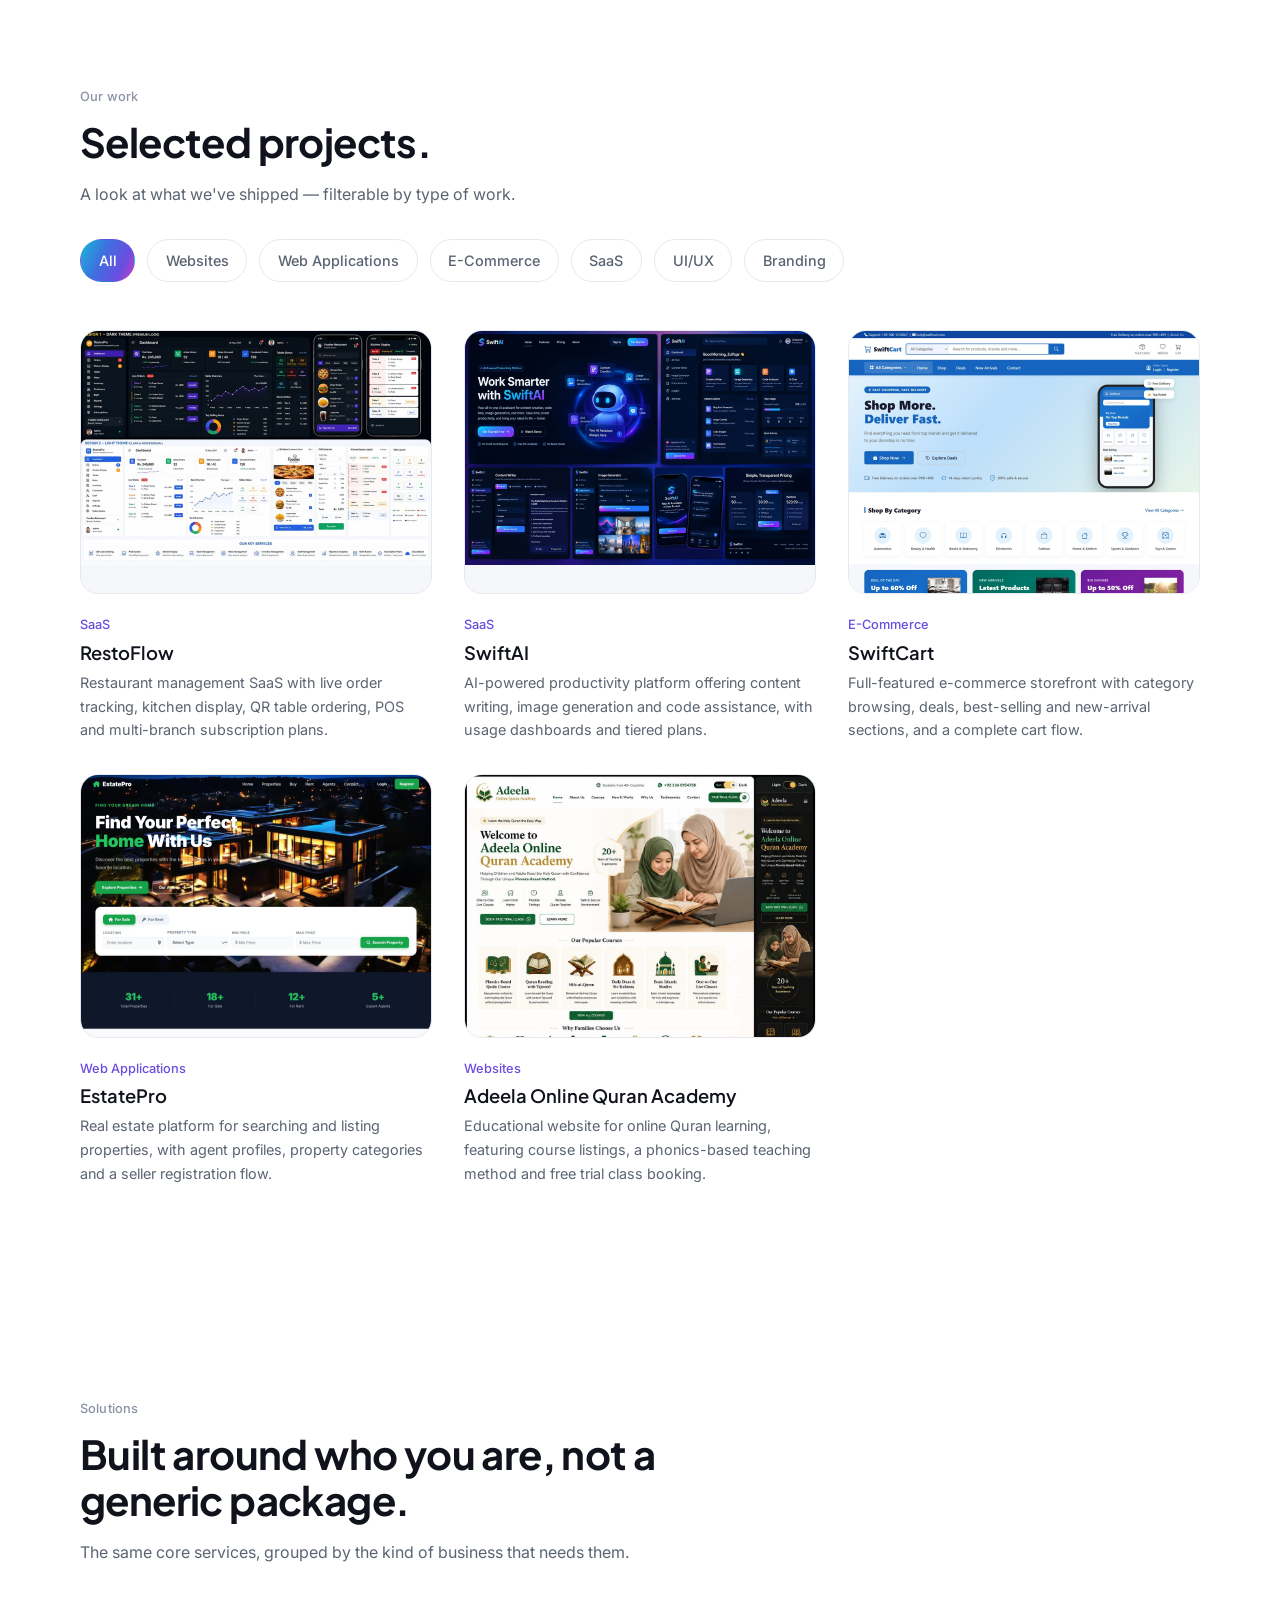
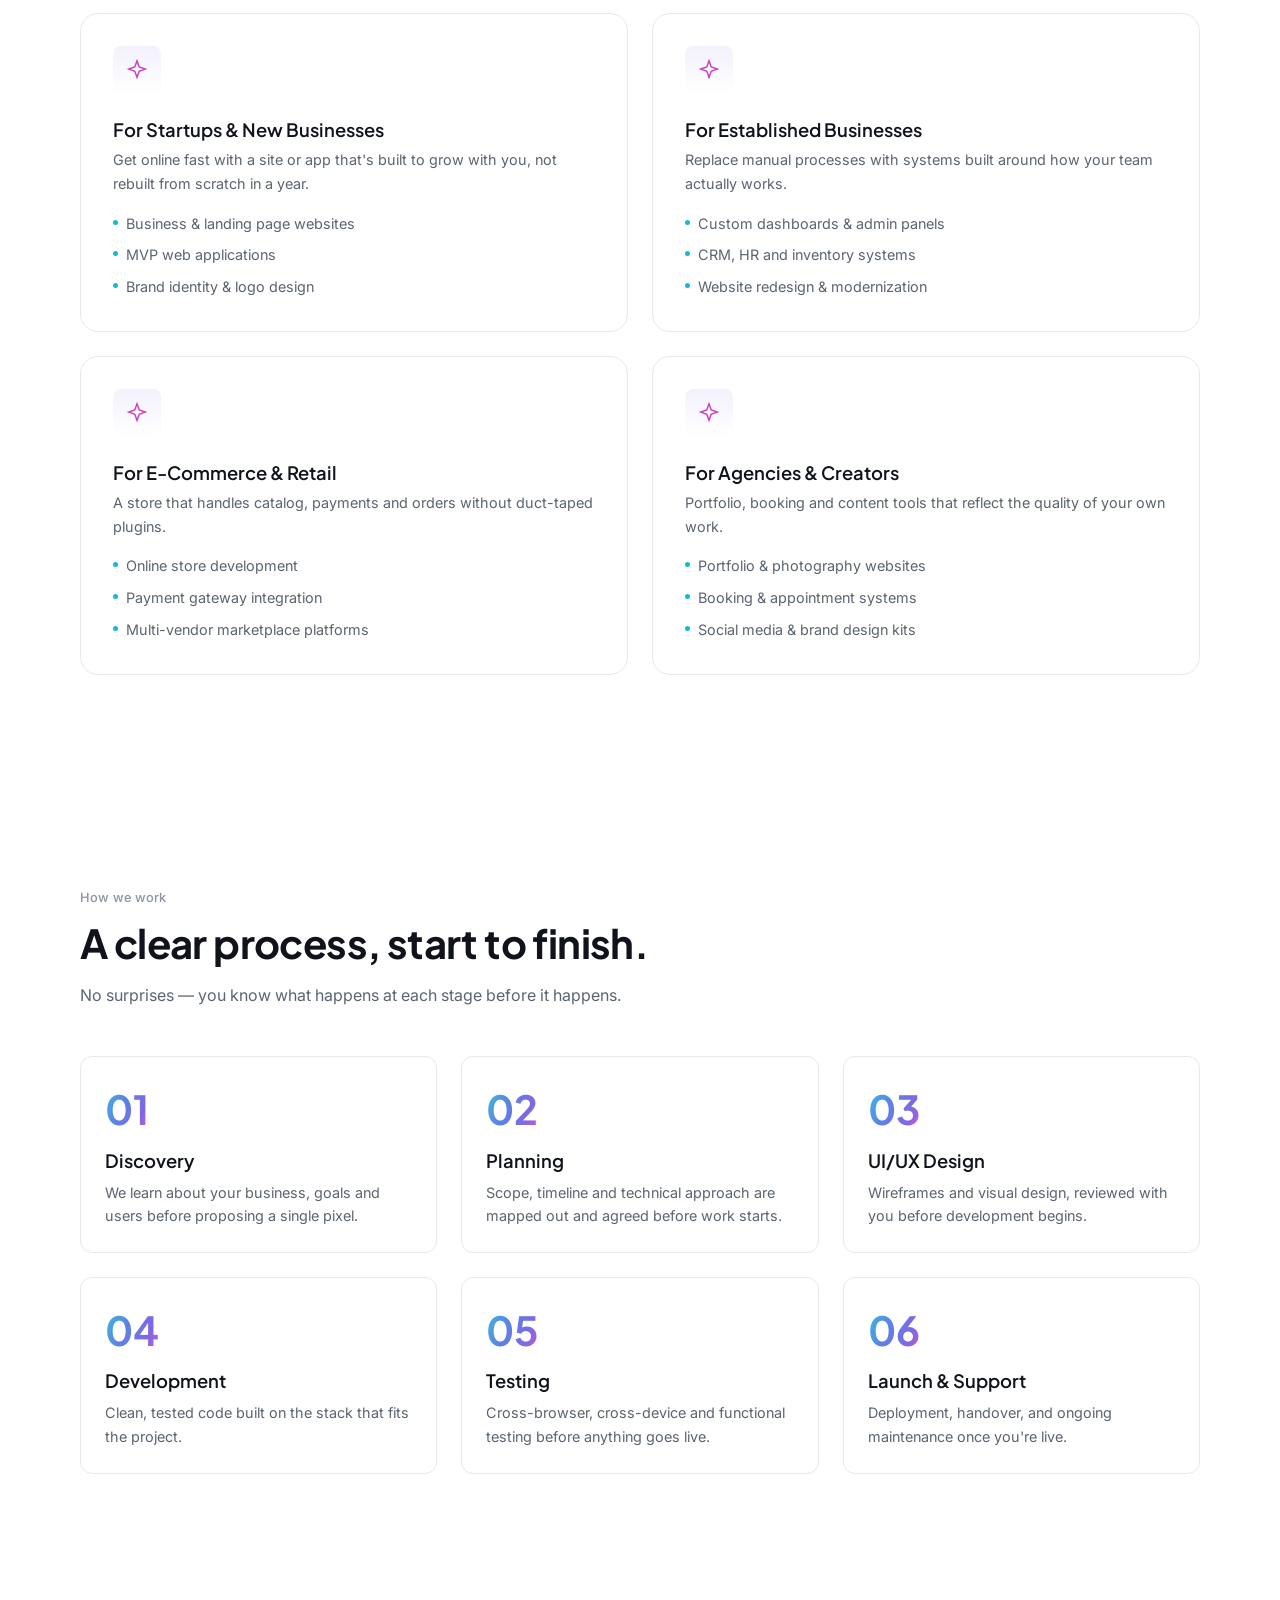
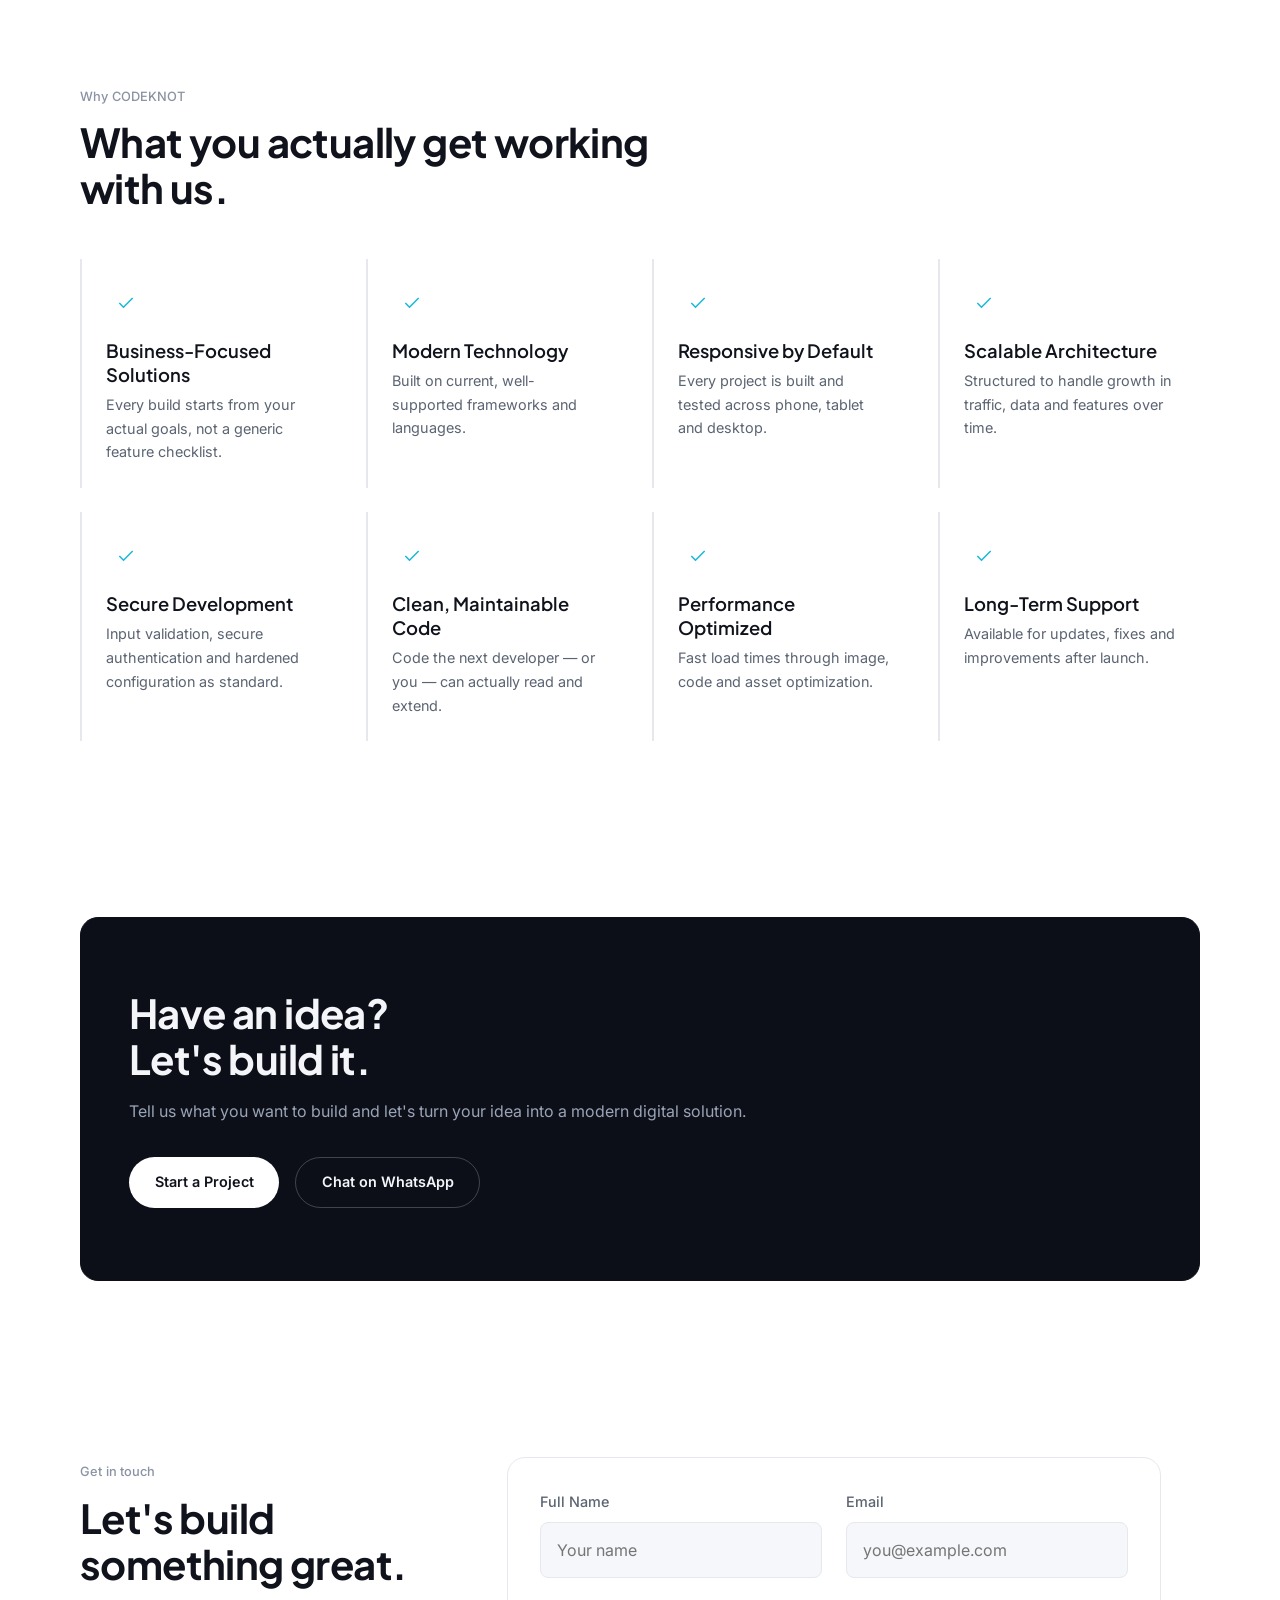
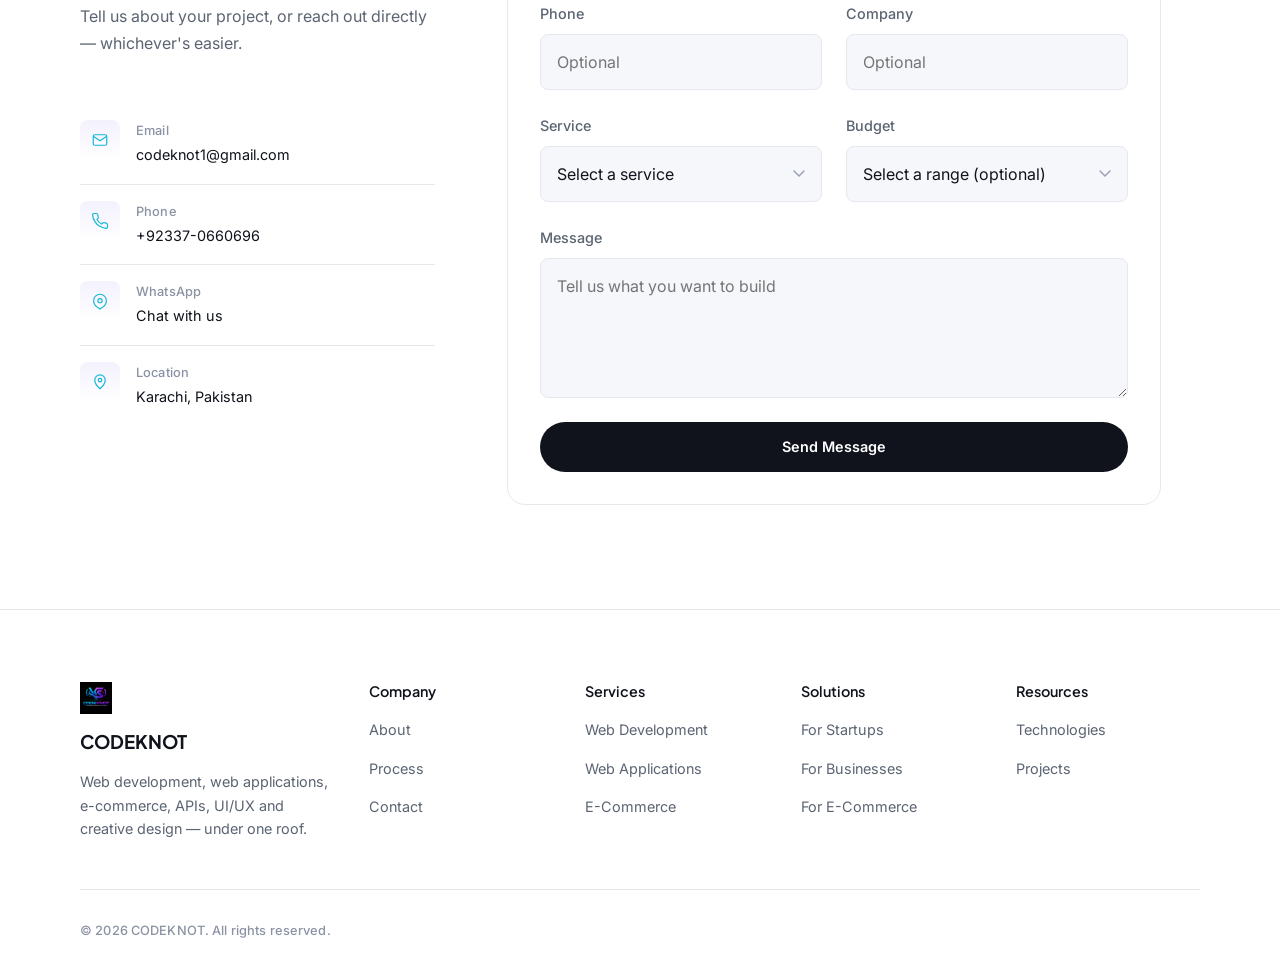
==== commit 29790f52: "Update index.html" ====
--- a/index.html
+++ b/index.html
@@ -152,9 +152,9 @@
         <a href="#home" data-nav-link class="is-active">Home</a>
         <a href="#about" data-nav-link>About</a>
         <a href="#services" data-nav-link>Services</a>
-        <a href="#solutions" data-nav-link>Solutions</a>
         <a href="#technologies" data-nav-link>Technologies</a>
         <a href="#projects" data-nav-link>Projects</a>
+        <a href="#solutions" data-nav-link>Solutions</a>
         <a href="#process" data-nav-link>Process</a>
         <a href="#contact" data-nav-link>Contact</a>
       </nav>
@@ -654,4 +654,4 @@
   <script src="assets/js/app.js"></script>
 </body>
 
-</html>+</html>
